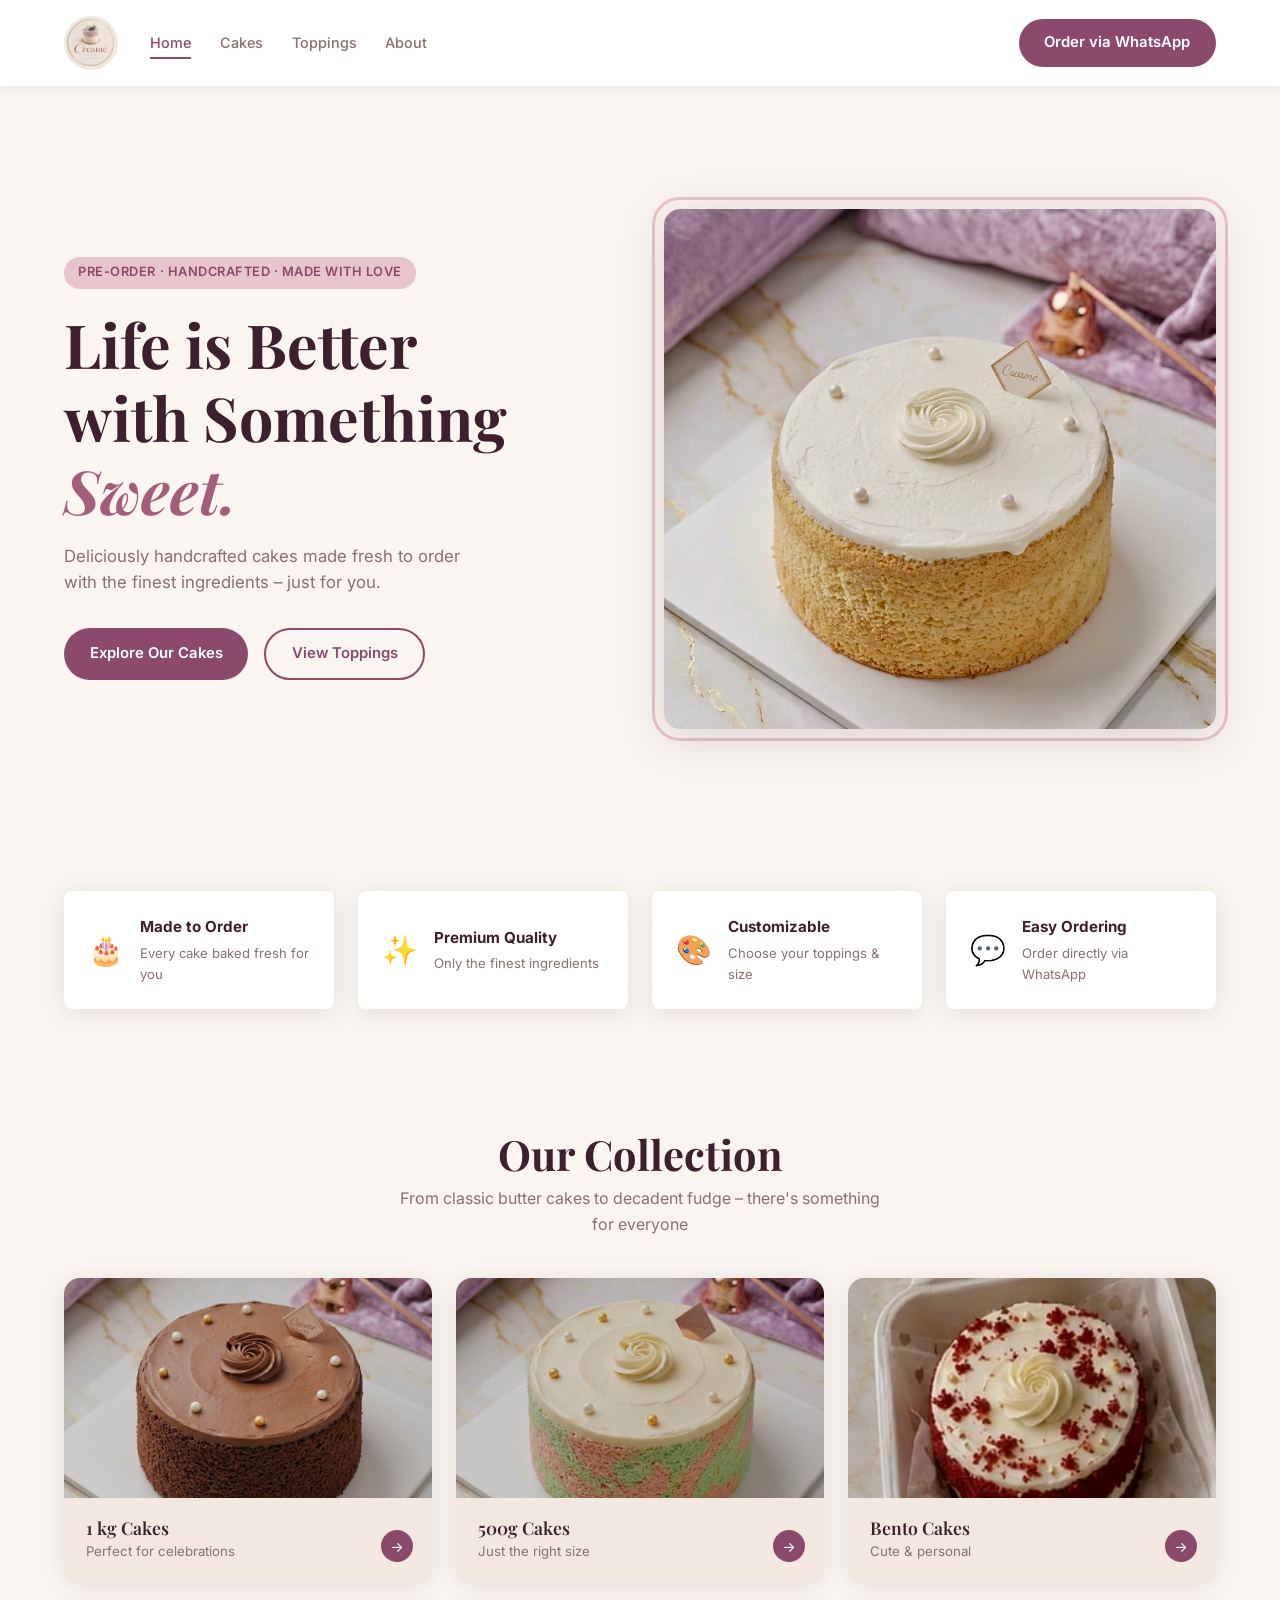
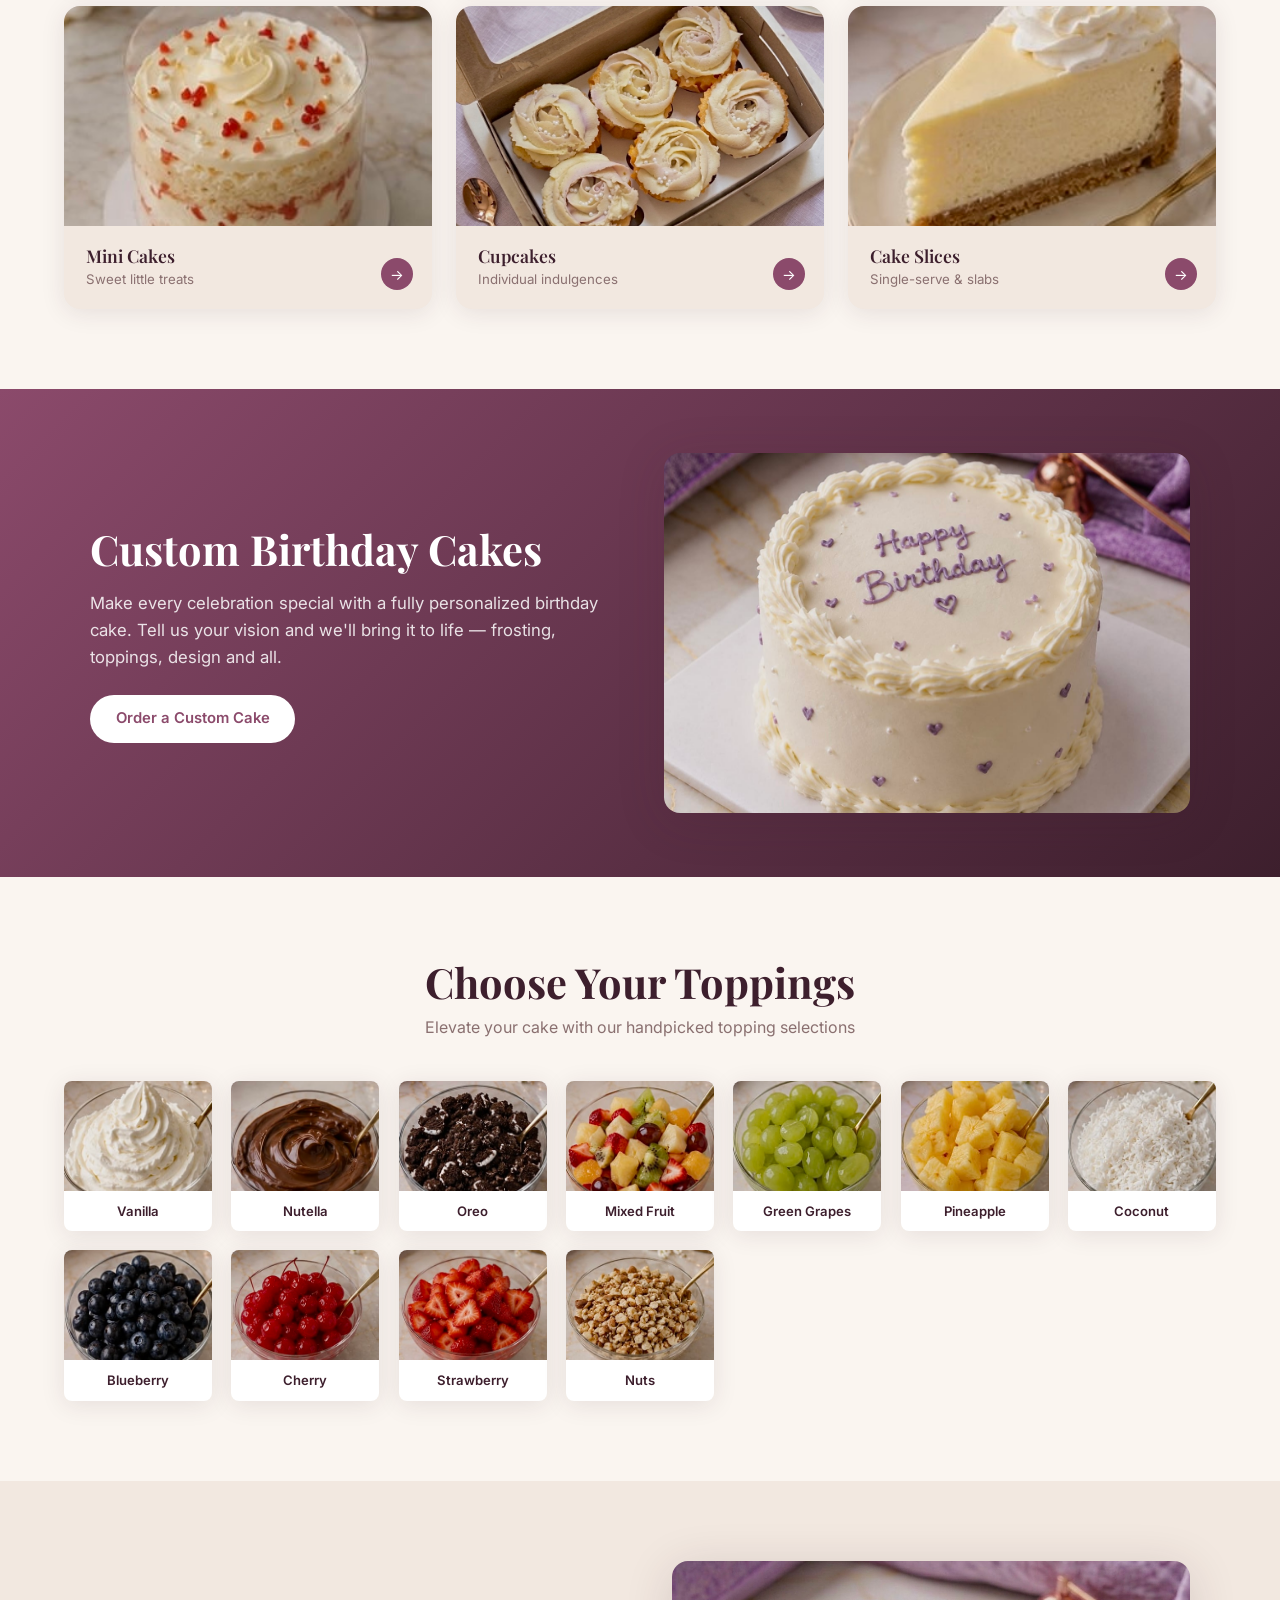
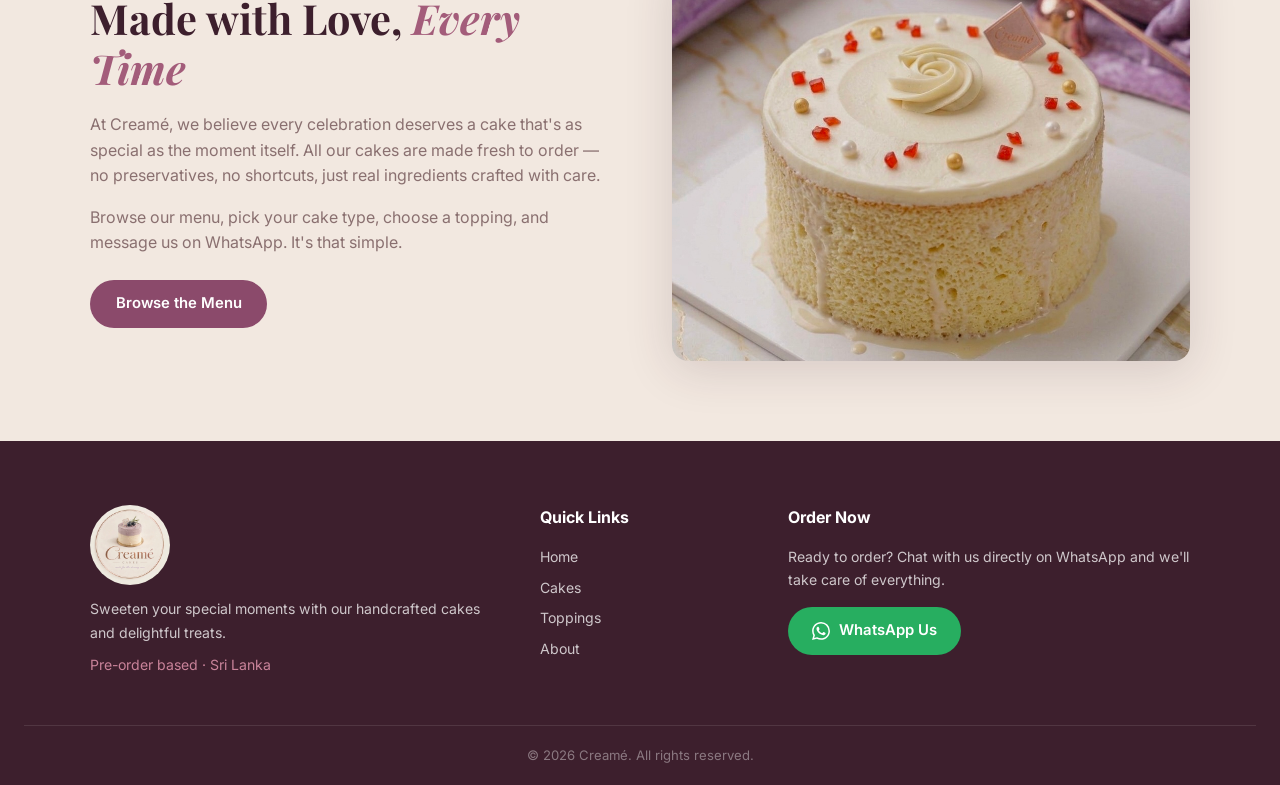
==== index.html @ 81876dd7 "Launch Creamé cake catalogue website Full static site with home page, dynamic cake catalogue (Google" ====
<!DOCTYPE html>
<html lang="en">
<head>
  <meta charset="UTF-8" />
  <meta name="viewport" content="width=device-width, initial-scale=1.0" />
  <title>Creamé – Handcrafted Cakes</title>
  <link rel="stylesheet" href="css/style.css" />
  <link href="https://fonts.googleapis.com/css2?family=Playfair+Display:ital,wght@0,400;0,600;0,700;1,400&family=Inter:wght@300;400;500;600&display=swap" rel="stylesheet" />
</head>
<body>

  <!-- NAV -->
  <header class="navbar">
    <div class="nav-inner">
      <a href="index.html" class="logo-img-link"><img src="images/logo.jpeg" alt="Creamé Cakes" class="logo-img" /></a>
      <nav class="nav-links">
        <a href="index.html" class="active">Home</a>
        <a href="catalogue.html">Cakes</a>
        <a href="#toppings">Toppings</a>
        <a href="#about">About</a>
      </nav>
      <a href="catalogue.html" class="btn-primary">Order via WhatsApp</a>
      <button class="hamburger" id="hamburger" aria-label="menu">&#9776;</button>
    </div>
    <div class="mobile-menu" id="mobileMenu">
      <a href="index.html">Home</a>
      <a href="catalogue.html">Cakes</a>
      <a href="#toppings">Toppings</a>
      <a href="#about">About</a>
      <a href="catalogue.html" class="btn-primary">Order Now</a>
    </div>
  </header>

  <!-- HERO -->
  <section class="hero">
    <div class="hero-text">
      <p class="hero-tag">Pre-order · Handcrafted · Made with Love</p>
      <h1>Life is Better<br/>with Something<br/><em>Sweet.</em></h1>
      <p class="hero-sub">Deliciously handcrafted cakes made fresh to order with the finest ingredients – just for you.</p>
      <div class="hero-ctas">
        <a href="catalogue.html" class="btn-primary">Explore Our Cakes</a>
        <a href="#toppings" class="btn-outline">View Toppings</a>
      </div>
    </div>
    <div class="hero-image">
      <img src="images/1 kg cakes/Buttercake.jpg" alt="Signature Butter Cake" />
    </div>
  </section>

  <!-- BADGES -->
  <section class="badges">
    <div class="badge">
      <span class="badge-icon">🎂</span>
      <div>
        <strong>Made to Order</strong>
        <p>Every cake baked fresh for you</p>
      </div>
    </div>
    <div class="badge">
      <span class="badge-icon">✨</span>
      <div>
        <strong>Premium Quality</strong>
        <p>Only the finest ingredients</p>
      </div>
    </div>
    <div class="badge">
      <span class="badge-icon">🎨</span>
      <div>
        <strong>Customizable</strong>
        <p>Choose your toppings &amp; size</p>
      </div>
    </div>
    <div class="badge">
      <span class="badge-icon">💬</span>
      <div>
        <strong>Easy Ordering</strong>
        <p>Order directly via WhatsApp</p>
      </div>
    </div>
  </section>

  <!-- CATEGORIES -->
  <section class="categories">
    <div class="section-header">
      <h2>Our Collection</h2>
      <p>From classic butter cakes to decadent fudge – there's something for everyone</p>
    </div>
    <div class="cat-grid">
      <a href="catalogue.html?size=1kg" class="cat-card">
        <img src="images/1 kg cakes/Chocolate cake.jpg" alt="1 kg Cakes" />
        <div class="cat-info">
          <h3>1 kg Cakes</h3>
          <p>Perfect for celebrations</p>
          <span class="cat-arrow">→</span>
        </div>
      </a>
      <a href="catalogue.html?size=500g" class="cat-card">
        <img src="images/1 kg cakes/Ribbon cake.jpg" alt="500g Cakes" />
        <div class="cat-info">
          <h3>500g Cakes</h3>
          <p>Just the right size</p>
          <span class="cat-arrow">→</span>
        </div>
      </a>
      <a href="catalogue.html?size=bento" class="cat-card">
        <img src="images/Bento cakes/Red velvet cake.jpg" alt="Bento Cakes" />
        <div class="cat-info">
          <h3>Bento Cakes</h3>
          <p>Cute &amp; personal</p>
          <span class="cat-arrow">→</span>
        </div>
      </a>
      <a href="catalogue.html?size=mini" class="cat-card">
        <img src="images/Mini cakes/Tres leches.jpg" alt="Mini Cakes" />
        <div class="cat-info">
          <h3>Mini Cakes</h3>
          <p>Sweet little treats</p>
          <span class="cat-arrow">→</span>
        </div>
      </a>
      <a href="catalogue.html?size=cupcake" class="cat-card">
        <img src="images/Cupcakes/Buttercake.jpg" alt="Cupcakes" />
        <div class="cat-info">
          <h3>Cupcakes</h3>
          <p>Individual indulgences</p>
          <span class="cat-arrow">→</span>
        </div>
      </a>
      <a href="catalogue.html?size=slice" class="cat-card">
        <img src="images/Cake slices/Cheesecake.jpg" alt="Cake Slices" />
        <div class="cat-info">
          <h3>Cake Slices</h3>
          <p>Single-serve &amp; slabs</p>
          <span class="cat-arrow">→</span>
        </div>
      </a>
    </div>
  </section>

  <!-- BIRTHDAY -->
  <section class="birthday-banner">
    <div class="birthday-content">
      <div class="birthday-text">
        <h2>Custom Birthday Cakes</h2>
        <p>Make every celebration special with a fully personalized birthday cake. Tell us your vision and we'll bring it to life — frosting, toppings, design and all.</p>
        <a href="catalogue.html" class="btn-primary">Order a Custom Cake</a>
      </div>
      <div class="birthday-img">
        <img src="images/1 kg cakes/Birthday cake.jpg" alt="Custom Birthday Cake" />
      </div>
    </div>
  </section>

  <!-- TOPPINGS -->
  <section class="toppings-section" id="toppings">
    <div class="section-header">
      <h2>Choose Your Toppings</h2>
      <p>Elevate your cake with our handpicked topping selections</p>
    </div>
    <div class="toppings-grid" id="toppingsGrid">
      <!-- Populated by JS -->
    </div>
  </section>

  <!-- ABOUT -->
  <section class="about-section" id="about">
    <div class="about-inner">
      <div class="about-text">
        <h2>Made with Love, <em>Every Time</em></h2>
        <p>At Creamé, we believe every celebration deserves a cake that's as special as the moment itself. All our cakes are made fresh to order — no preservatives, no shortcuts, just real ingredients crafted with care.</p>
        <p>Browse our menu, pick your cake type, choose a topping, and message us on WhatsApp. It's that simple.</p>
        <a href="catalogue.html" class="btn-primary">Browse the Menu</a>
      </div>
      <div class="about-img">
        <img src="images/1 kg cakes/Tres leches.jpg" alt="Tres Leches Cake" />
      </div>
    </div>
  </section>

  <!-- FOOTER -->
  <footer class="footer">
    <div class="footer-inner">
      <div class="footer-brand">
        <img src="images/logo.jpeg" alt="Creamé Cakes" class="logo-img logo-img--footer" />
        <p>Sweeten your special moments with our handcrafted cakes and delightful treats.</p>
        <p class="footer-note">Pre-order based · Sri Lanka</p>
      </div>
      <div class="footer-links">
        <h4>Quick Links</h4>
        <a href="index.html">Home</a>
        <a href="catalogue.html">Cakes</a>
        <a href="#toppings">Toppings</a>
        <a href="#about">About</a>
      </div>
      <div class="footer-contact">
        <h4>Order Now</h4>
        <p>Ready to order? Chat with us directly on WhatsApp and we'll take care of everything.</p>
        <a href="https://wa.me/94XXXXXXXXX" target="_blank" class="btn-whatsapp" id="footerWA">
          <svg viewBox="0 0 24 24" fill="currentColor" width="18" height="18"><path d="M17.472 14.382c-.297-.149-1.758-.867-2.03-.967-.273-.099-.471-.148-.67.15-.197.297-.767.966-.94 1.164-.173.199-.347.223-.644.075-.297-.15-1.255-.463-2.39-1.475-.883-.788-1.48-1.761-1.653-2.059-.173-.297-.018-.458.13-.606.134-.133.298-.347.446-.52.149-.174.198-.298.298-.497.099-.198.05-.371-.025-.52-.075-.149-.669-1.612-.916-2.207-.242-.579-.487-.5-.669-.51-.173-.008-.371-.01-.57-.01-.198 0-.52.074-.792.372-.272.297-1.04 1.016-1.04 2.479 0 1.462 1.065 2.875 1.213 3.074.149.198 2.096 3.2 5.077 4.487.709.306 1.262.489 1.694.625.712.227 1.36.195 1.871.118.571-.085 1.758-.719 2.006-1.413.248-.694.248-1.289.173-1.413-.074-.124-.272-.198-.57-.347m-5.421 7.403h-.004a9.87 9.87 0 01-5.031-1.378l-.361-.214-3.741.982.998-3.648-.235-.374a9.86 9.86 0 01-1.51-5.26c.001-5.45 4.436-9.884 9.888-9.884 2.64 0 5.122 1.03 6.988 2.898a9.825 9.825 0 012.893 6.994c-.003 5.45-4.437 9.884-9.885 9.884m8.413-18.297A11.815 11.815 0 0012.05 0C5.495 0 .16 5.335.157 11.892c0 2.096.547 4.142 1.588 5.945L.057 24l6.305-1.654a11.882 11.882 0 005.683 1.448h.005c6.554 0 11.89-5.335 11.893-11.893a11.821 11.821 0 00-3.48-8.413z"/></svg>
          WhatsApp Us
        </a>
      </div>
    </div>
    <div class="footer-bottom">
      <p>&copy; 2026 Creamé. All rights reserved.</p>
    </div>
  </footer>

  <script src="js/config.js"></script>
  <script src="js/app.js"></script>
  <script>
    // Toppings data (hardcoded since from images folder)
    const toppings = [
      { name: "Vanilla", img: "images/Toppings/Whipped cream.jpg" },
      { name: "Nutella", img: "images/Toppings/Nutella.jpg" },
      { name: "Oreo", img: "images/Toppings/Oreo.jpg" },
      { name: "Mixed Fruit", img: "images/Toppings/Mixed fruit.jpg" },
      { name: "Green Grapes", img: "images/Toppings/Green grapes.jpg" },
      { name: "Pineapple", img: "images/Toppings/Pineapple.jpg" },
      { name: "Coconut", img: "images/Toppings/Coconut.jpg" },
      { name: "Blueberry", img: "images/Toppings/Blueberries.jpg" },
      { name: "Cherry", img: "images/Toppings/Cherries.jpg" },
      { name: "Strawberry", img: "images/Toppings/Strawberries.jpg" },
      { name: "Nuts", img: "images/Toppings/Nuts.jpg" },
    ];
    const grid = document.getElementById("toppingsGrid");
    toppings.forEach(t => {
      grid.innerHTML += `<div class="topping-card"><img src="${t.img}" alt="${t.name}" /><span>${t.name}</span></div>`;
    });

    // Mobile menu
    document.getElementById("hamburger").addEventListener("click", () => {
      document.getElementById("mobileMenu").classList.toggle("open");
    });
  </script>
</body>
</html>
---- css/style.css ----
/* ─────────────────────────────────────────────────────────
   CREAME – Design System
   Palette: warm rose/mauve + cream + dark chocolate
───────────────────────────────────────────────────────── */

:root {
  --rose:      #8B4A6B;     /* deep mauve-rose */
  --rose-mid:  #A35C7A;     /* medium rose */
  --rose-light:#C9839A;     /* soft rose */
  --blush:     #E8C4CC;     /* light blush */
  --cream:     #FAF5F0;     /* warm cream background */
  --cream-dark:#F2E8E0;     /* slightly deeper cream */
  --choco:     #3D1F2D;     /* dark chocolate text */
  --choco-mid: #5A3040;     /* medium dark */
  --gray:      #8A7070;     /* muted text */
  --white:     #FFFFFF;
  --green:     #27AE60;     /* WhatsApp green */

  --ff-serif: "Playfair Display", Georgia, serif;
  --ff-sans:  "Inter", system-ui, sans-serif;

  --radius:   16px;
  --radius-sm: 8px;
  --shadow:   0 4px 24px rgba(61,31,45,.10);
  --shadow-lg:0 8px 48px rgba(61,31,45,.16);

  --transition: .25s ease;
}

*, *::before, *::after { box-sizing: border-box; margin: 0; padding: 0; }

html { scroll-behavior: smooth; }

body {
  font-family: var(--ff-sans);
  background: var(--cream);
  color: var(--choco);
  line-height: 1.6;
  overflow-x: hidden;
}

img { display: block; max-width: 100%; }
a   { color: inherit; text-decoration: none; }

/* ── Typography ─────────────────────────────────────────── */
h1, h2, h3 { font-family: var(--ff-serif); line-height: 1.2; }
h1 { font-size: clamp(2.2rem, 5vw, 3.8rem); }
h2 { font-size: clamp(1.8rem, 3.5vw, 2.6rem); }
h3 { font-size: 1.2rem; font-weight: 600; }
em { color: var(--rose-mid); font-style: italic; }

/* ── Buttons ─────────────────────────────────────────────── */
.btn-primary {
  display: inline-flex;
  align-items: center;
  gap: .5rem;
  background: var(--rose);
  color: var(--white);
  padding: .75rem 1.6rem;
  border-radius: 50px;
  font-size: .93rem;
  font-weight: 600;
  font-family: var(--ff-sans);
  transition: background var(--transition), transform var(--transition);
  border: none;
  cursor: pointer;
}
.btn-primary:hover { background: var(--rose-mid); transform: translateY(-2px); }

.btn-outline {
  display: inline-flex;
  align-items: center;
  gap: .5rem;
  background: transparent;
  color: var(--rose);
  padding: .75rem 1.6rem;
  border-radius: 50px;
  font-size: .93rem;
  font-weight: 600;
  border: 2px solid var(--rose);
  transition: all var(--transition);
}
.btn-outline:hover { background: var(--rose); color: var(--white); }

.btn-whatsapp {
  display: inline-flex;
  align-items: center;
  gap: .55rem;
  background: var(--green);
  color: var(--white);
  padding: .75rem 1.5rem;
  border-radius: 50px;
  font-size: .93rem;
  font-weight: 600;
  transition: filter var(--transition), transform var(--transition);
}
.btn-whatsapp:hover { filter: brightness(1.1); transform: translateY(-2px); }
.btn-whatsapp.btn-large { padding: .95rem 2rem; font-size: 1.05rem; }

/* ── Navbar ──────────────────────────────────────────────── */
.navbar {
  position: sticky;
  top: 0;
  z-index: 100;
  background: var(--white);
  box-shadow: 0 2px 12px rgba(61,31,45,.08);
}

.nav-inner {
  max-width: 1200px;
  margin: 0 auto;
  padding: 1rem 1.5rem;
  display: flex;
  align-items: center;
  gap: 2rem;
}

.logo-img-link { display: flex; align-items: center; flex-shrink: 0; }

.logo-img {
  height: 54px;
  width: 54px;
  object-fit: cover;
  border-radius: 50%;
  display: block;
}

.logo-img--footer {
  height: 80px;
  width: 80px;
  margin-bottom: .8rem;
}

.nav-links {
  display: flex;
  gap: 1.8rem;
  margin-right: auto;
}

.nav-links a {
  font-size: .9rem;
  font-weight: 500;
  color: var(--gray);
  transition: color var(--transition);
  position: relative;
}
.nav-links a::after {
  content: "";
  position: absolute;
  bottom: -4px;
  left: 0;
  width: 0;
  height: 2px;
  background: var(--rose);
  transition: width var(--transition);
}
.nav-links a:hover, .nav-links a.active { color: var(--rose); }
.nav-links a:hover::after, .nav-links a.active::after { width: 100%; }

.hamburger {
  display: none;
  background: none;
  border: none;
  font-size: 1.5rem;
  color: var(--rose);
  cursor: pointer;
  margin-left: auto;
}

.mobile-menu {
  display: none;
  flex-direction: column;
  gap: 1rem;
  padding: 1rem 1.5rem 1.5rem;
  border-top: 1px solid var(--blush);
}
.mobile-menu a { font-weight: 500; color: var(--choco-mid); }
.mobile-menu.open { display: flex; }

/* ── Hero ────────────────────────────────────────────────── */
.hero {
  max-width: 1200px;
  margin: 0 auto;
  padding: 4rem 1.5rem;
  display: grid;
  grid-template-columns: 1fr 1fr;
  align-items: center;
  gap: 3rem;
  min-height: 85vh;
}

.hero-tag {
  display: inline-block;
  background: var(--blush);
  color: var(--rose);
  padding: .35rem .9rem;
  border-radius: 50px;
  font-size: .8rem;
  font-weight: 600;
  letter-spacing: .04em;
  text-transform: uppercase;
  margin-bottom: 1.2rem;
}

.hero-text h1 { color: var(--choco); margin-bottom: 1rem; }
.hero-sub { color: var(--gray); font-size: 1.05rem; max-width: 420px; margin-bottom: 2rem; }
.hero-ctas { display: flex; gap: 1rem; flex-wrap: wrap; }

.hero-image {
  position: relative;
}
.hero-image img {
  width: 100%;
  height: 520px;
  object-fit: cover;
  border-radius: var(--radius);
  box-shadow: var(--shadow-lg);
}
.hero-image::before {
  content: "";
  position: absolute;
  inset: -12px;
  border: 3px solid var(--blush);
  border-radius: calc(var(--radius) + 12px);
  z-index: -1;
}

/* ── Badges ──────────────────────────────────────────────── */
.badges {
  background: var(--white);
  padding: 2.5rem 1.5rem;
}
.badges {
  max-width: 1200px;
  margin: 0 auto;
  display: grid;
  grid-template-columns: repeat(4, 1fr);
  gap: 1.5rem;
  background: none;
}
.badge {
  display: flex;
  align-items: center;
  gap: 1rem;
  background: var(--white);
  padding: 1.5rem;
  border-radius: var(--radius-sm);
  box-shadow: var(--shadow);
}
.badge-icon { font-size: 1.8rem; flex-shrink: 0; }
.badge strong { display: block; color: var(--choco); font-size: .95rem; }
.badge p { font-size: .82rem; color: var(--gray); margin-top: .2rem; }

/* ── Section header ──────────────────────────────────────── */
.section-header {
  text-align: center;
  margin-bottom: 2.5rem;
}
.section-header h2 { color: var(--choco); margin-bottom: .5rem; }
.section-header p  { color: var(--gray); max-width: 500px; margin: 0 auto; }

/* ── Categories ──────────────────────────────────────────── */
.categories {
  max-width: 1200px;
  margin: 5rem auto;
  padding: 0 1.5rem;
}

.cat-grid {
  display: grid;
  grid-template-columns: repeat(3, 1fr);
  gap: 1.5rem;
}

.cat-card {
  position: relative;
  border-radius: var(--radius);
  overflow: hidden;
  box-shadow: var(--shadow);
  background: var(--cream-dark);
  transition: transform var(--transition), box-shadow var(--transition);
  display: block;
}
.cat-card:hover { transform: translateY(-6px); box-shadow: var(--shadow-lg); }

.cat-card img {
  width: 100%;
  height: 220px;
  object-fit: cover;
  transition: transform .4s ease;
}
.cat-card:hover img { transform: scale(1.05); }

.cat-info {
  padding: 1.2rem 1.4rem;
  position: relative;
}
.cat-info h3 { font-size: 1.1rem; color: var(--choco); }
.cat-info p  { font-size: .83rem; color: var(--gray); margin-top: .2rem; }
.cat-arrow   {
  position: absolute;
  right: 1.2rem;
  bottom: 1.2rem;
  width: 32px;
  height: 32px;
  background: var(--rose);
  color: var(--white);
  border-radius: 50%;
  display: flex;
  align-items: center;
  justify-content: center;
  font-size: .9rem;
  transition: background var(--transition);
}
.cat-card:hover .cat-arrow { background: var(--choco); }

/* ── Birthday banner ─────────────────────────────────────── */
.birthday-banner {
  background: linear-gradient(135deg, var(--rose) 0%, var(--choco) 100%);
  margin: 5rem 0;
  padding: 4rem 1.5rem;
}
.birthday-content {
  max-width: 1100px;
  margin: 0 auto;
  display: grid;
  grid-template-columns: 1fr 1fr;
  align-items: center;
  gap: 3rem;
}
.birthday-text h2 { color: var(--white); margin-bottom: 1rem; }
.birthday-text p  { color: rgba(255,255,255,.85); margin-bottom: 1.5rem; font-size: 1.05rem; }
.birthday-text .btn-primary { background: var(--white); color: var(--rose); }
.birthday-text .btn-primary:hover { background: var(--blush); }
.birthday-img img {
  width: 100%;
  height: 360px;
  object-fit: cover;
  border-radius: var(--radius);
  box-shadow: var(--shadow-lg);
}

/* ── Toppings ─────────────────────────────────────────────── */
.toppings-section {
  max-width: 1200px;
  margin: 5rem auto;
  padding: 0 1.5rem;
}
.toppings-grid {
  display: grid;
  grid-template-columns: repeat(auto-fill, minmax(130px, 1fr));
  gap: 1.2rem;
}
.topping-card {
  background: var(--white);
  border-radius: var(--radius-sm);
  overflow: hidden;
  text-align: center;
  box-shadow: var(--shadow);
  transition: transform var(--transition);
}
.topping-card:hover { transform: translateY(-4px); }
.topping-card img {
  width: 100%;
  height: 110px;
  object-fit: cover;
}
.topping-card span {
  display: block;
  padding: .6rem .4rem;
  font-size: .82rem;
  font-weight: 600;
  color: var(--choco);
}

/* ── About ────────────────────────────────────────────────── */
.about-section {
  background: var(--cream-dark);
  padding: 5rem 1.5rem;
}
.about-inner {
  max-width: 1100px;
  margin: 0 auto;
  display: grid;
  grid-template-columns: 1fr 1fr;
  gap: 4rem;
  align-items: center;
}
.about-text h2 { color: var(--choco); margin-bottom: 1.2rem; }
.about-text p  { color: var(--gray); margin-bottom: 1rem; }
.about-text .btn-primary { margin-top: .5rem; }
.about-img img {
  width: 100%;
  height: 400px;
  object-fit: cover;
  border-radius: var(--radius);
  box-shadow: var(--shadow-lg);
}

/* ── Footer ──────────────────────────────────────────────── */
.footer {
  background: var(--choco);
  color: rgba(255,255,255,.75);
  padding: 4rem 1.5rem 0;
}
.footer-inner {
  max-width: 1100px;
  margin: 0 auto;
  display: grid;
  grid-template-columns: 2fr 1fr 2fr;
  gap: 3rem;
  padding-bottom: 3rem;
}
.footer .logo       { color: var(--blush); display: block; margin-bottom: .7rem; }
.footer-brand p     { font-size: .88rem; line-height: 1.7; }
.footer-note        { font-size: .8rem; color: var(--rose-light); margin-top: .5rem; }
.footer-links h4,
.footer-contact h4  { color: var(--white); font-size: 1rem; margin-bottom: 1rem; }
.footer-links a     { display: block; margin-bottom: .5rem; font-size: .88rem; transition: color var(--transition); }
.footer-links a:hover { color: var(--blush); }
.footer-contact p   { font-size: .88rem; margin-bottom: 1rem; }
.footer-bottom {
  border-top: 1px solid rgba(255,255,255,.1);
  text-align: center;
  padding: 1.2rem;
  font-size: .82rem;
  color: rgba(255,255,255,.4);
}

/* ── Page hero (catalogue) ───────────────────────────────── */
.page-hero {
  background: linear-gradient(135deg, var(--cream-dark) 0%, var(--blush) 100%);
  text-align: center;
  padding: 4rem 1.5rem 3rem;
}
.page-hero h1 { color: var(--choco); margin-bottom: .7rem; }
.page-hero p  { color: var(--gray); font-size: 1.05rem; max-width: 600px; margin: 0 auto; }

/* ── Loader ──────────────────────────────────────────────── */
.loader {
  display: flex;
  flex-direction: column;
  align-items: center;
  gap: 1rem;
  padding: 5rem;
  color: var(--gray);
}
.loader-spinner {
  width: 44px;
  height: 44px;
  border: 4px solid var(--blush);
  border-top-color: var(--rose);
  border-radius: 50%;
  animation: spin .8s linear infinite;
}
@keyframes spin { to { transform: rotate(360deg); } }

.fetch-error {
  text-align: center;
  padding: 3rem 1.5rem;
  color: var(--gray);
  font-size: 1rem;
}
.fetch-error a { color: var(--rose); text-decoration: underline; }

/* ── Filter bar ──────────────────────────────────────────── */
.filter-bar {
  background: var(--white);
  border-bottom: 1px solid var(--blush);
  position: sticky;
  top: 65px;
  z-index: 90;
}
.filter-inner {
  max-width: 1200px;
  margin: 0 auto;
  padding: .9rem 1.5rem;
  display: flex;
  align-items: center;
  gap: 1rem;
  flex-wrap: wrap;
}
.filter-label { font-size: .85rem; font-weight: 600; color: var(--gray); white-space: nowrap; }
.filter-tabs  { display: flex; gap: .5rem; flex-wrap: wrap; }
.filter-tab {
  background: none;
  border: 1.5px solid var(--blush);
  color: var(--gray);
  padding: .4rem 1.1rem;
  border-radius: 50px;
  font-size: .83rem;
  font-weight: 500;
  cursor: pointer;
  transition: all var(--transition);
  font-family: var(--ff-sans);
}
.filter-tab:hover  { border-color: var(--rose-light); color: var(--rose); }
.filter-tab.active { background: var(--rose); border-color: var(--rose); color: var(--white); }

/* ── Catalogue grid ──────────────────────────────────────── */
.catalogue-section {
  max-width: 1200px;
  margin: 2.5rem auto 4rem;
  padding: 0 1.5rem;
}
.catalogue-grid {
  display: grid;
  grid-template-columns: repeat(auto-fill, minmax(340px, 1fr));
  gap: 2rem;
}

/* ── Cake card ───────────────────────────────────────────── */
.cake-card {
  background: var(--white);
  border-radius: var(--radius);
  overflow: hidden;
  box-shadow: var(--shadow);
  transition: transform var(--transition), box-shadow var(--transition);
  display: flex;
  flex-direction: column;
}
.cake-card:hover { transform: translateY(-6px); box-shadow: var(--shadow-lg); }

.cake-img-wrap {
  position: relative;
  overflow: hidden;
}
.cake-img-wrap img {
  width: 100%;
  height: 220px;
  object-fit: cover;
  transition: transform .4s ease;
}
.cake-card:hover .cake-img-wrap img { transform: scale(1.06); }

.cake-img-overlay {
  position: absolute;
  inset: 0;
  background: rgba(61,31,45,.4);
  display: flex;
  align-items: center;
  justify-content: center;
  opacity: 0;
  transition: opacity var(--transition);
}
.cake-card:hover .cake-img-overlay { opacity: 1; }

.btn-order-overlay {
  background: var(--white);
  color: var(--rose);
  padding: .6rem 1.5rem;
  border-radius: 50px;
  font-weight: 700;
  font-size: .9rem;
  font-family: var(--ff-sans);
}

.cake-body { padding: 1.4rem; flex: 1; display: flex; flex-direction: column; }

.cake-name {
  font-family: var(--ff-serif);
  font-size: 1.25rem;
  color: var(--choco);
  margin-bottom: .5rem;
}
.cake-desc {
  font-size: .85rem;
  color: var(--gray);
  margin-bottom: 1.1rem;
  line-height: 1.5;
}

.cake-prices { display: flex; flex-direction: column; gap: .6rem; flex: 1; }

.price-row {
  display: flex;
  align-items: center;
  gap: .7rem;
  flex-wrap: wrap;
  padding: .5rem .7rem;
  background: var(--cream);
  border-radius: var(--radius-sm);
}

.size-badge {
  font-size: .72rem;
  font-weight: 700;
  text-transform: uppercase;
  letter-spacing: .04em;
  color: var(--rose);
  background: var(--blush);
  padding: .2rem .6rem;
  border-radius: 50px;
  white-space: nowrap;
  flex-shrink: 0;
  min-width: 76px;
  text-align: center;
}

.price-options { display: flex; gap: .5rem; flex-wrap: wrap; }

.price-link {
  display: flex;
  flex-direction: column;
  align-items: center;
  background: var(--white);
  border: 1.5px solid var(--blush);
  border-radius: var(--radius-sm);
  padding: .35rem .65rem;
  cursor: pointer;
  transition: all var(--transition);
  min-width: 88px;
}
.price-link:hover {
  border-color: var(--rose);
  background: var(--rose);
}
.price-link:hover .price-amount,
.price-link:hover .price-tag { color: var(--white); }

.price-link--icing { border-color: var(--rose-light); }
.price-link--icing .price-amount { color: var(--rose); }

.price-amount {
  font-size: .85rem;
  font-weight: 700;
  color: var(--choco);
  white-space: nowrap;
}
.price-tag {
  font-size: .68rem;
  color: var(--gray);
  text-align: center;
}

.price-na { font-size: .8rem; color: var(--gray); padding: .35rem .5rem; }

.price-note {
  font-size: .72rem;
  color: var(--rose-light);
  margin-top: .8rem;
  font-style: italic;
}

.no-results { text-align: center; padding: 4rem; color: var(--gray); font-size: 1rem; }
.no-results a { color: var(--rose); text-decoration: underline; }

/* ── CTA Banner ──────────────────────────────────────────── */
.cta-banner {
  background: var(--cream-dark);
  padding: 4rem 1.5rem;
}
.cta-inner {
  max-width: 900px;
  margin: 0 auto;
  display: flex;
  align-items: center;
  justify-content: space-between;
  gap: 2rem;
  flex-wrap: wrap;
}
.cta-text h2 { color: var(--choco); margin-bottom: .5rem; }
.cta-text p  { color: var(--gray); max-width: 480px; }

/* ── Responsive ──────────────────────────────────────────── */
@media (max-width: 900px) {
  .hero          { grid-template-columns: 1fr; min-height: auto; text-align: center; }
  .hero-image    { display: none; }
  .hero-ctas     { justify-content: center; }
  .badges        { grid-template-columns: repeat(2, 1fr); }
  .cat-grid      { grid-template-columns: repeat(2, 1fr); }
  .birthday-content { grid-template-columns: 1fr; }
  .birthday-img  { display: none; }
  .about-inner   { grid-template-columns: 1fr; }
  .about-img     { display: none; }
  .footer-inner  { grid-template-columns: 1fr 1fr; }
  .catalogue-grid { grid-template-columns: repeat(auto-fill, minmax(280px, 1fr)); }
  .cta-inner     { flex-direction: column; text-align: center; }
}

@media (max-width: 600px) {
  .nav-links, .navbar .btn-primary { display: none; }
  .hamburger  { display: block; }
  .badges     { grid-template-columns: 1fr; }
  .cat-grid   { grid-template-columns: 1fr; }
  .footer-inner { grid-template-columns: 1fr; }
  .price-row  { flex-direction: column; align-items: flex-start; }
  .size-badge { min-width: unset; }
  .catalogue-grid { grid-template-columns: 1fr; }
}
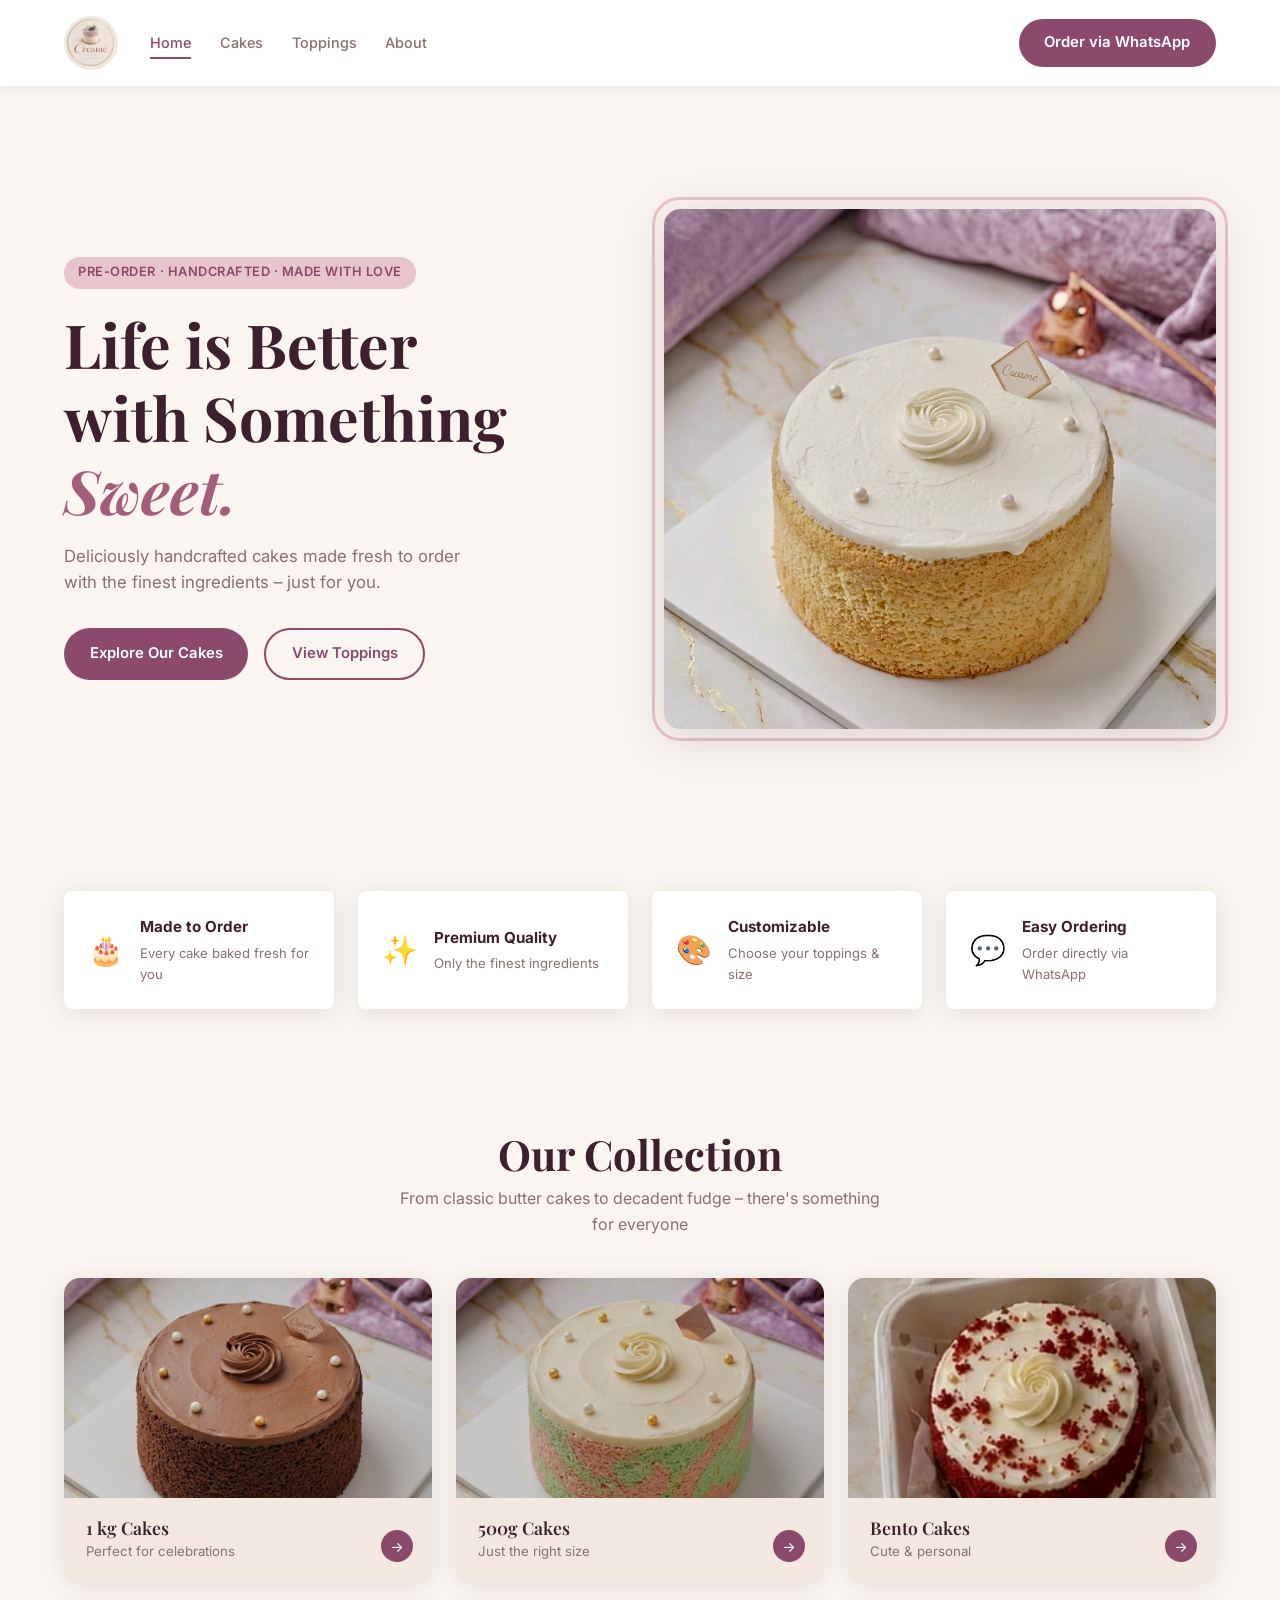
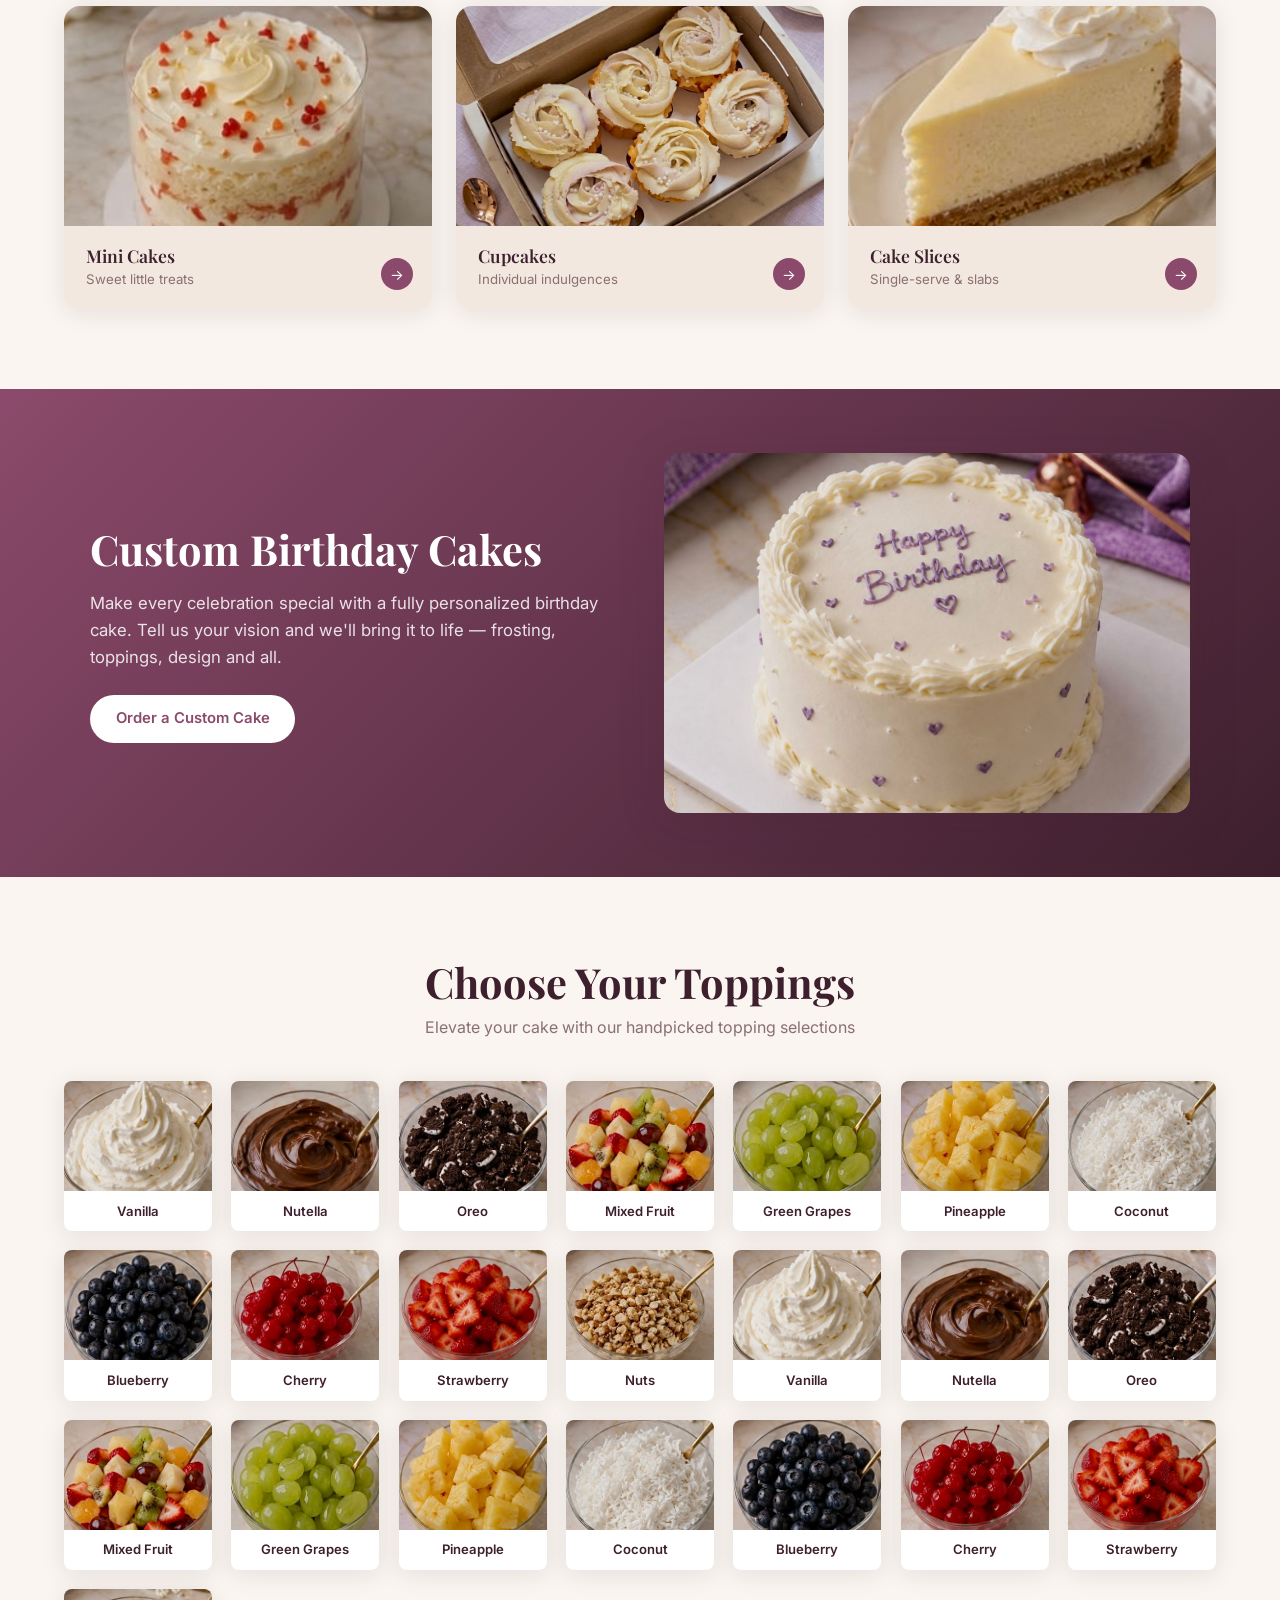
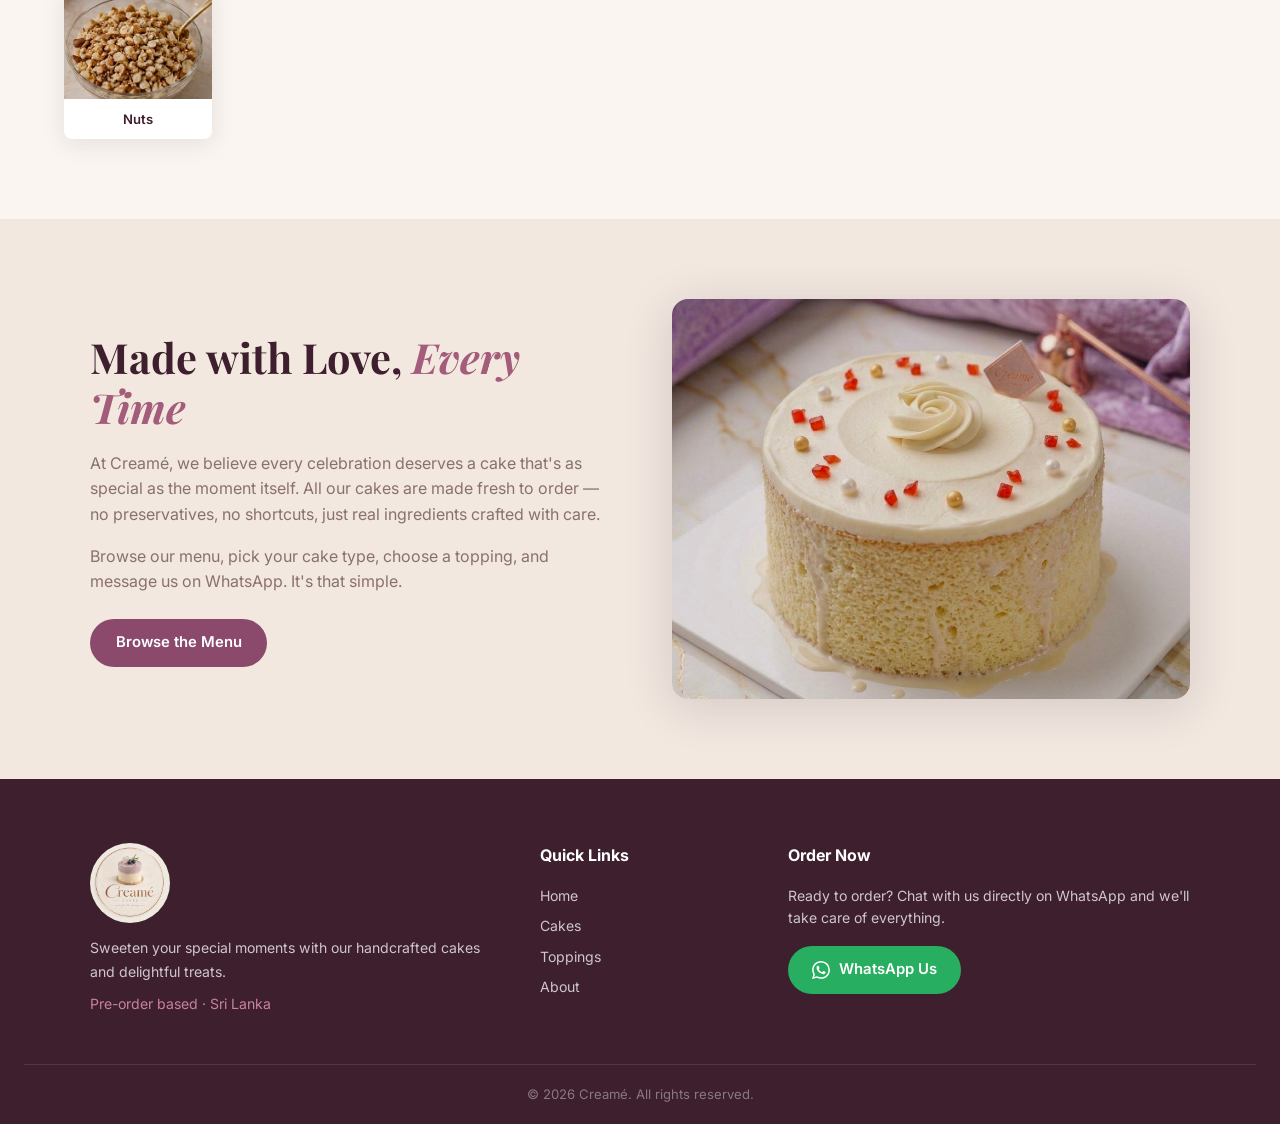
==== commit 0c9bd1e6: "Fix catalogue: embed hardcoded data, fix per-size images and order modal - Add js/data.js with all p" ====
--- a/index.html
+++ b/index.html
@@ -206,6 +206,7 @@
     </div>
   </footer>
 
+  <script src="js/data.js"></script>
   <script src="js/config.js"></script>
   <script src="js/app.js"></script>
   <script>
--- a/css/style.css
+++ b/css/style.css
@@ -521,10 +521,7 @@
 }
 .cake-card:hover { transform: translateY(-6px); box-shadow: var(--shadow-lg); }
 
-.cake-img-wrap {
-  position: relative;
-  overflow: hidden;
-}
+.cake-img-wrap { overflow: hidden; }
 .cake-img-wrap img {
   width: 100%;
   height: 220px;
@@ -533,117 +530,247 @@
 }
 .cake-card:hover .cake-img-wrap img { transform: scale(1.06); }
 
-.cake-img-overlay {
-  position: absolute;
-  inset: 0;
-  background: rgba(61,31,45,.4);
-  display: flex;
-  align-items: center;
-  justify-content: center;
-  opacity: 0;
-  transition: opacity var(--transition);
-}
-.cake-card:hover .cake-img-overlay { opacity: 1; }
-
-.btn-order-overlay {
-  background: var(--white);
-  color: var(--rose);
-  padding: .6rem 1.5rem;
-  border-radius: 50px;
-  font-weight: 700;
-  font-size: .9rem;
-  font-family: var(--ff-sans);
-}
-
-.cake-body { padding: 1.4rem; flex: 1; display: flex; flex-direction: column; }
+.cake-body { padding: 1.4rem; flex: 1; display: flex; flex-direction: column; gap: .5rem; }
 
 .cake-name {
   font-family: var(--ff-serif);
   font-size: 1.25rem;
   color: var(--choco);
-  margin-bottom: .5rem;
 }
 .cake-desc {
   font-size: .85rem;
   color: var(--gray);
-  margin-bottom: 1.1rem;
-  line-height: 1.5;
-}
-
-.cake-prices { display: flex; flex-direction: column; gap: .6rem; flex: 1; }
-
-.price-row {
-  display: flex;
-  align-items: center;
-  gap: .7rem;
-  flex-wrap: wrap;
-  padding: .5rem .7rem;
-  background: var(--cream);
-  border-radius: var(--radius-sm);
-}
-
-.size-badge {
-  font-size: .72rem;
+  line-height: 1.55;
+  flex: 1;
+}
+.from-price {
+  font-size: .85rem;
+  color: var(--gray);
+}
+.from-price strong { color: var(--rose); font-size: .95rem; }
+
+.btn-customize {
+  margin-top: .5rem;
+  width: 100%;
+  background: var(--rose);
+  color: var(--white);
+  border: none;
+  border-radius: 50px;
+  padding: .75rem 1rem;
+  font-size: .93rem;
+  font-weight: 600;
+  font-family: var(--ff-sans);
+  cursor: pointer;
+  transition: background var(--transition), transform var(--transition);
+}
+.btn-customize:hover { background: var(--rose-mid); transform: translateY(-2px); }
+
+.no-results { text-align: center; padding: 4rem; color: var(--gray); font-size: 1rem; }
+.no-results a { color: var(--rose); text-decoration: underline; }
+
+/* ── Order Modal ─────────────────────────────────────────── */
+.modal-backdrop {
+  display: none;
+  position: fixed;
+  inset: 0;
+  background: rgba(61,31,45,.55);
+  backdrop-filter: blur(4px);
+  z-index: 1000;
+  align-items: center;
+  justify-content: center;
+  padding: 1rem;
+}
+.modal-backdrop.open { display: flex; }
+
+.modal {
+  background: var(--white);
+  border-radius: var(--radius);
+  width: 100%;
+  max-width: 760px;
+  max-height: 90vh;
+  overflow-y: auto;
+  display: grid;
+  grid-template-columns: 260px 1fr;
+  box-shadow: var(--shadow-lg);
+  position: relative;
+}
+
+.modal-close {
+  position: absolute;
+  top: .9rem;
+  right: 1rem;
+  background: var(--cream-dark);
+  border: none;
+  width: 32px;
+  height: 32px;
+  border-radius: 50%;
+  font-size: 1rem;
+  cursor: pointer;
+  color: var(--choco);
+  display: flex;
+  align-items: center;
+  justify-content: center;
+  z-index: 10;
+  transition: background var(--transition);
+}
+.modal-close:hover { background: var(--blush); }
+
+.modal-img-wrap img {
+  width: 260px;
+  height: 100%;
+  min-height: 300px;
+  object-fit: cover;
+  border-radius: var(--radius) 0 0 var(--radius);
+  transition: src .3s;
+}
+
+.modal-body {
+  padding: 1.8rem 1.6rem 1.6rem;
+  display: flex;
+  flex-direction: column;
+  gap: 1.1rem;
+  overflow-y: auto;
+}
+
+.modal-cake-name {
+  font-family: var(--ff-serif);
+  font-size: 1.5rem;
+  color: var(--choco);
+  padding-right: 2rem;
+}
+.modal-cake-desc { font-size: .85rem; color: var(--gray); line-height: 1.5; }
+
+.modal-section h4 {
+  font-size: .88rem;
   font-weight: 700;
+  color: var(--choco-mid);
+  margin-bottom: .65rem;
   text-transform: uppercase;
   letter-spacing: .04em;
-  color: var(--rose);
-  background: var(--blush);
-  padding: .2rem .6rem;
+}
+.optional { font-weight: 400; text-transform: none; letter-spacing: 0; color: var(--gray); }
+
+/* Size options */
+.size-opts { display: flex; flex-wrap: wrap; gap: .5rem; }
+.size-opt {
+  background: var(--cream);
+  border: 1.5px solid var(--blush);
+  color: var(--choco);
+  padding: .45rem 1rem;
   border-radius: 50px;
-  white-space: nowrap;
-  flex-shrink: 0;
-  min-width: 76px;
+  font-size: .83rem;
+  font-weight: 500;
+  font-family: var(--ff-sans);
+  cursor: pointer;
+  transition: all var(--transition);
+}
+.size-opt:hover  { border-color: var(--rose-light); color: var(--rose); }
+.size-opt.active { background: var(--rose); border-color: var(--rose); color: var(--white); }
+
+/* Icing options */
+.icing-opts { display: flex; gap: .7rem; flex-wrap: wrap; }
+.icing-opt {
+  flex: 1;
+  min-width: 130px;
+  background: var(--cream);
+  border: 2px solid var(--blush);
+  border-radius: var(--radius-sm);
+  padding: .7rem 1rem;
+  cursor: pointer;
   text-align: center;
-}
-
-.price-options { display: flex; gap: .5rem; flex-wrap: wrap; }
-
-.price-link {
-  display: flex;
-  flex-direction: column;
-  align-items: center;
-  background: var(--white);
+  transition: all var(--transition);
+  font-family: var(--ff-sans);
+}
+.icing-opt:hover  { border-color: var(--rose-light); }
+.icing-opt.active { border-color: var(--rose); background: var(--blush); }
+.icing-label { display: block; font-size: .82rem; font-weight: 600; color: var(--choco); }
+.icing-price { display: block; font-size: .95rem; font-weight: 700; color: var(--rose); margin-top: .2rem; }
+
+/* Toppings multi-select */
+.modal-toppings {
+  display: grid;
+  grid-template-columns: repeat(auto-fill, minmax(74px, 1fr));
+  gap: .5rem;
+}
+.topping-sel {
+  background: var(--cream);
+  border: 2px solid var(--blush);
+  border-radius: var(--radius-sm);
+  padding: .4rem .3rem;
+  cursor: pointer;
+  text-align: center;
+  transition: all var(--transition);
+  font-family: var(--ff-sans);
+}
+.topping-sel img {
+  width: 100%;
+  height: 52px;
+  object-fit: cover;
+  border-radius: 6px;
+  pointer-events: none;
+}
+.topping-sel span {
+  display: block;
+  font-size: .7rem;
+  font-weight: 600;
+  color: var(--choco);
+  margin-top: .3rem;
+  pointer-events: none;
+}
+.topping-sel:hover  { border-color: var(--rose-light); }
+.topping-sel.selected { border-color: var(--rose); background: var(--blush); }
+.topping-sel.selected span { color: var(--rose); }
+
+/* Notes */
+.modal-notes {
+  width: 100%;
+  padding: .7rem .9rem;
   border: 1.5px solid var(--blush);
   border-radius: var(--radius-sm);
-  padding: .35rem .65rem;
+  font-family: var(--ff-sans);
+  font-size: .88rem;
+  color: var(--choco);
+  background: var(--cream);
+  resize: vertical;
+  outline: none;
+  transition: border-color var(--transition);
+}
+.modal-notes:focus { border-color: var(--rose); }
+
+/* WhatsApp send button */
+.btn-wa-order {
+  display: flex;
+  align-items: center;
+  justify-content: center;
+  gap: .6rem;
+  background: var(--green);
+  color: var(--white);
+  border: none;
+  border-radius: 50px;
+  padding: .9rem 1.5rem;
+  font-size: 1rem;
+  font-weight: 700;
+  font-family: var(--ff-sans);
   cursor: pointer;
-  transition: all var(--transition);
-  min-width: 88px;
-}
-.price-link:hover {
-  border-color: var(--rose);
-  background: var(--rose);
-}
-.price-link:hover .price-amount,
-.price-link:hover .price-tag { color: var(--white); }
-
-.price-link--icing { border-color: var(--rose-light); }
-.price-link--icing .price-amount { color: var(--rose); }
-
-.price-amount {
-  font-size: .85rem;
-  font-weight: 700;
-  color: var(--choco);
-  white-space: nowrap;
-}
-.price-tag {
-  font-size: .68rem;
-  color: var(--gray);
-  text-align: center;
-}
-
-.price-na { font-size: .8rem; color: var(--gray); padding: .35rem .5rem; }
-
-.price-note {
-  font-size: .72rem;
-  color: var(--rose-light);
-  margin-top: .8rem;
-  font-style: italic;
-}
-
-.no-results { text-align: center; padding: 4rem; color: var(--gray); font-size: 1rem; }
-.no-results a { color: var(--rose); text-decoration: underline; }
+  transition: filter var(--transition), transform var(--transition);
+  margin-top: .3rem;
+}
+.btn-wa-order:hover { filter: brightness(1.1); transform: translateY(-2px); }
+
+/* Modal responsive */
+@media (max-width: 620px) {
+  .modal {
+    grid-template-columns: 1fr;
+    max-height: 95vh;
+  }
+  .modal-img-wrap img {
+    width: 100%;
+    height: 200px;
+    border-radius: var(--radius) var(--radius) 0 0;
+    min-height: unset;
+  }
+  .modal-body { padding: 1.2rem; }
+}
 
 /* ── CTA Banner ──────────────────────────────────────────── */
 .cta-banner {
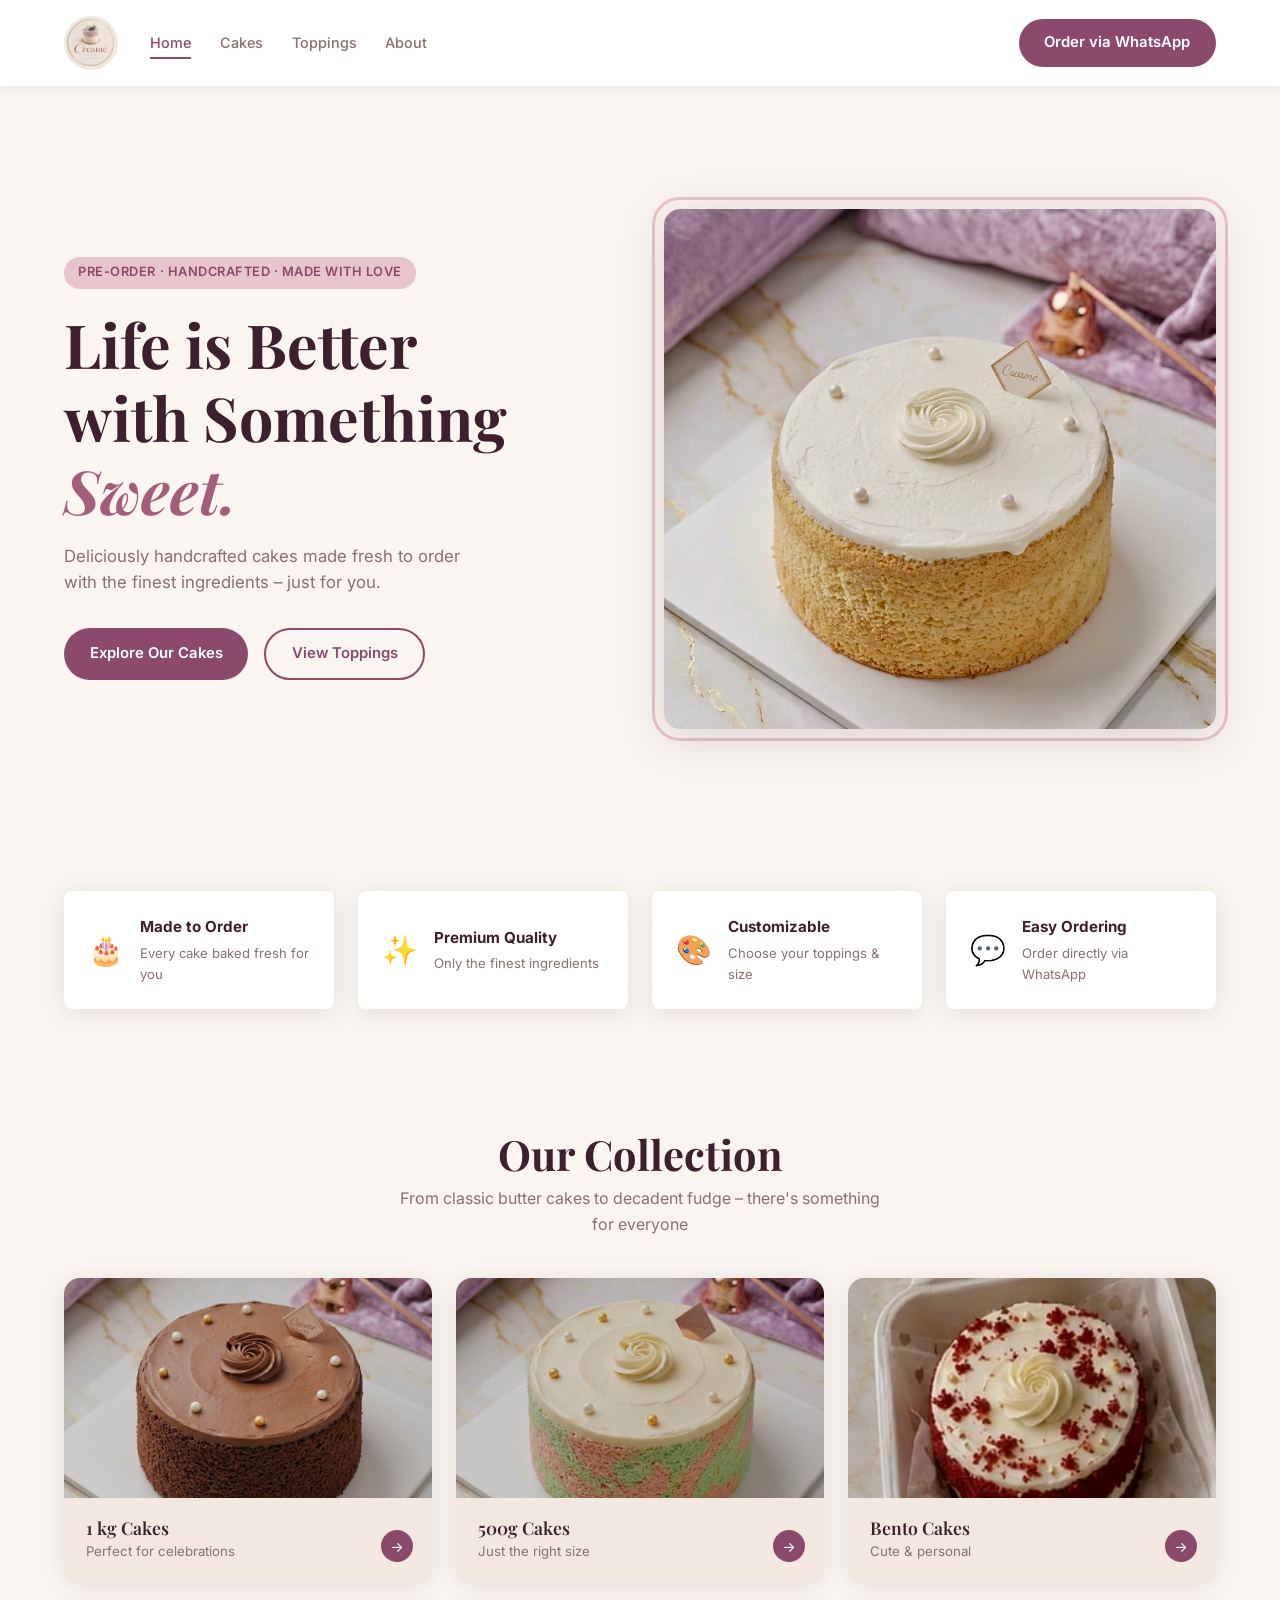
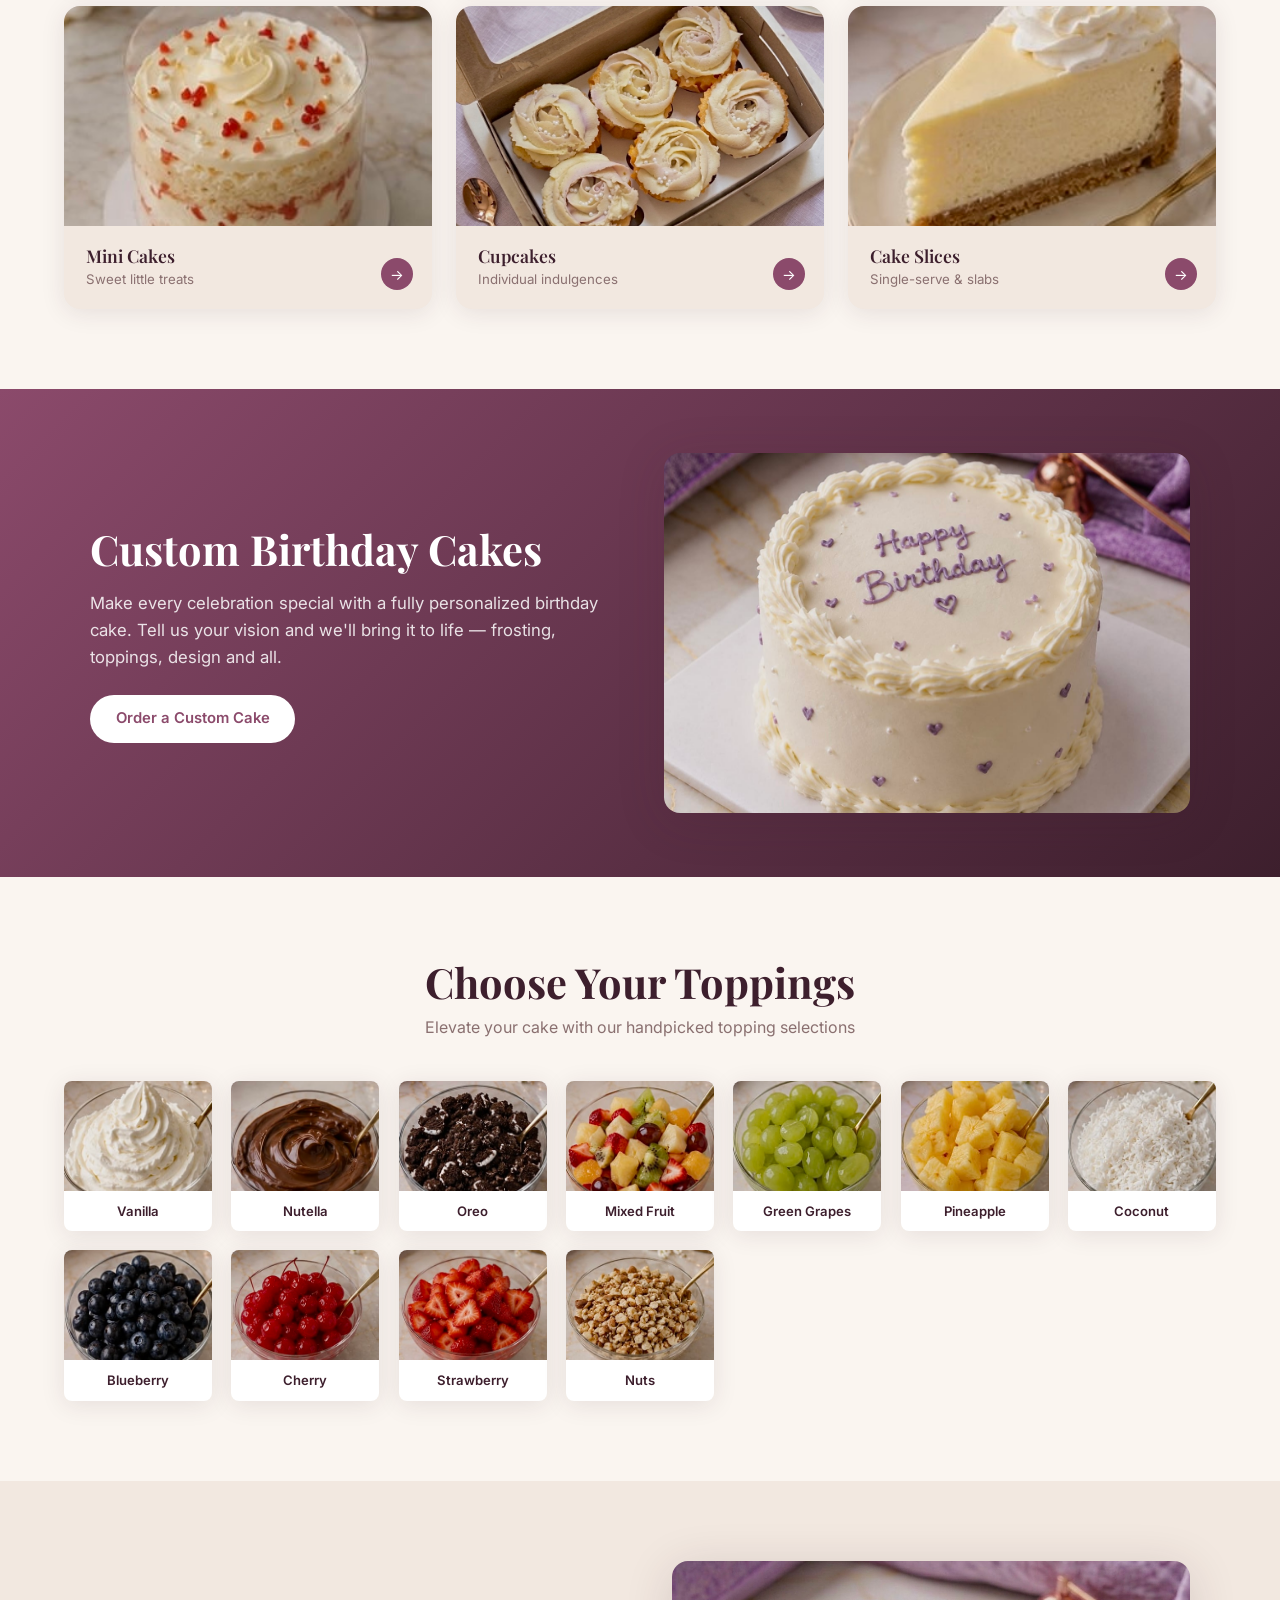
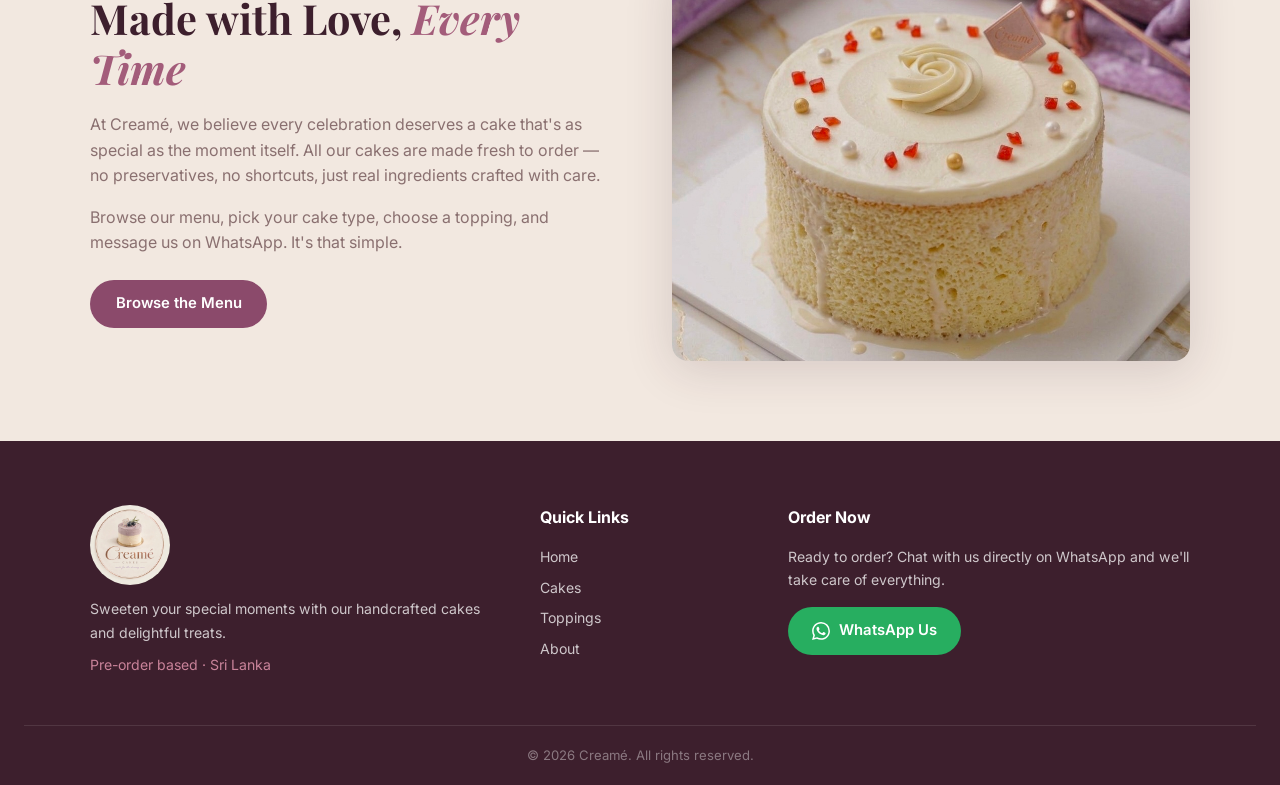
==== commit bb1d66e6: "Fix duplicate toppings on home page by removing inline script Co-Authored-By: Claude Sonnet 4.6 <nor" ====
--- a/index.html
+++ b/index.html
@@ -210,26 +210,6 @@
   <script src="js/config.js"></script>
   <script src="js/app.js"></script>
   <script>
-    // Toppings data (hardcoded since from images folder)
-    const toppings = [
-      { name: "Vanilla", img: "images/Toppings/Whipped cream.jpg" },
-      { name: "Nutella", img: "images/Toppings/Nutella.jpg" },
-      { name: "Oreo", img: "images/Toppings/Oreo.jpg" },
-      { name: "Mixed Fruit", img: "images/Toppings/Mixed fruit.jpg" },
-      { name: "Green Grapes", img: "images/Toppings/Green grapes.jpg" },
-      { name: "Pineapple", img: "images/Toppings/Pineapple.jpg" },
-      { name: "Coconut", img: "images/Toppings/Coconut.jpg" },
-      { name: "Blueberry", img: "images/Toppings/Blueberries.jpg" },
-      { name: "Cherry", img: "images/Toppings/Cherries.jpg" },
-      { name: "Strawberry", img: "images/Toppings/Strawberries.jpg" },
-      { name: "Nuts", img: "images/Toppings/Nuts.jpg" },
-    ];
-    const grid = document.getElementById("toppingsGrid");
-    toppings.forEach(t => {
-      grid.innerHTML += `<div class="topping-card"><img src="${t.img}" alt="${t.name}" /><span>${t.name}</span></div>`;
-    });
-
-    // Mobile menu
     document.getElementById("hamburger").addEventListener("click", () => {
       document.getElementById("mobileMenu").classList.toggle("open");
     });
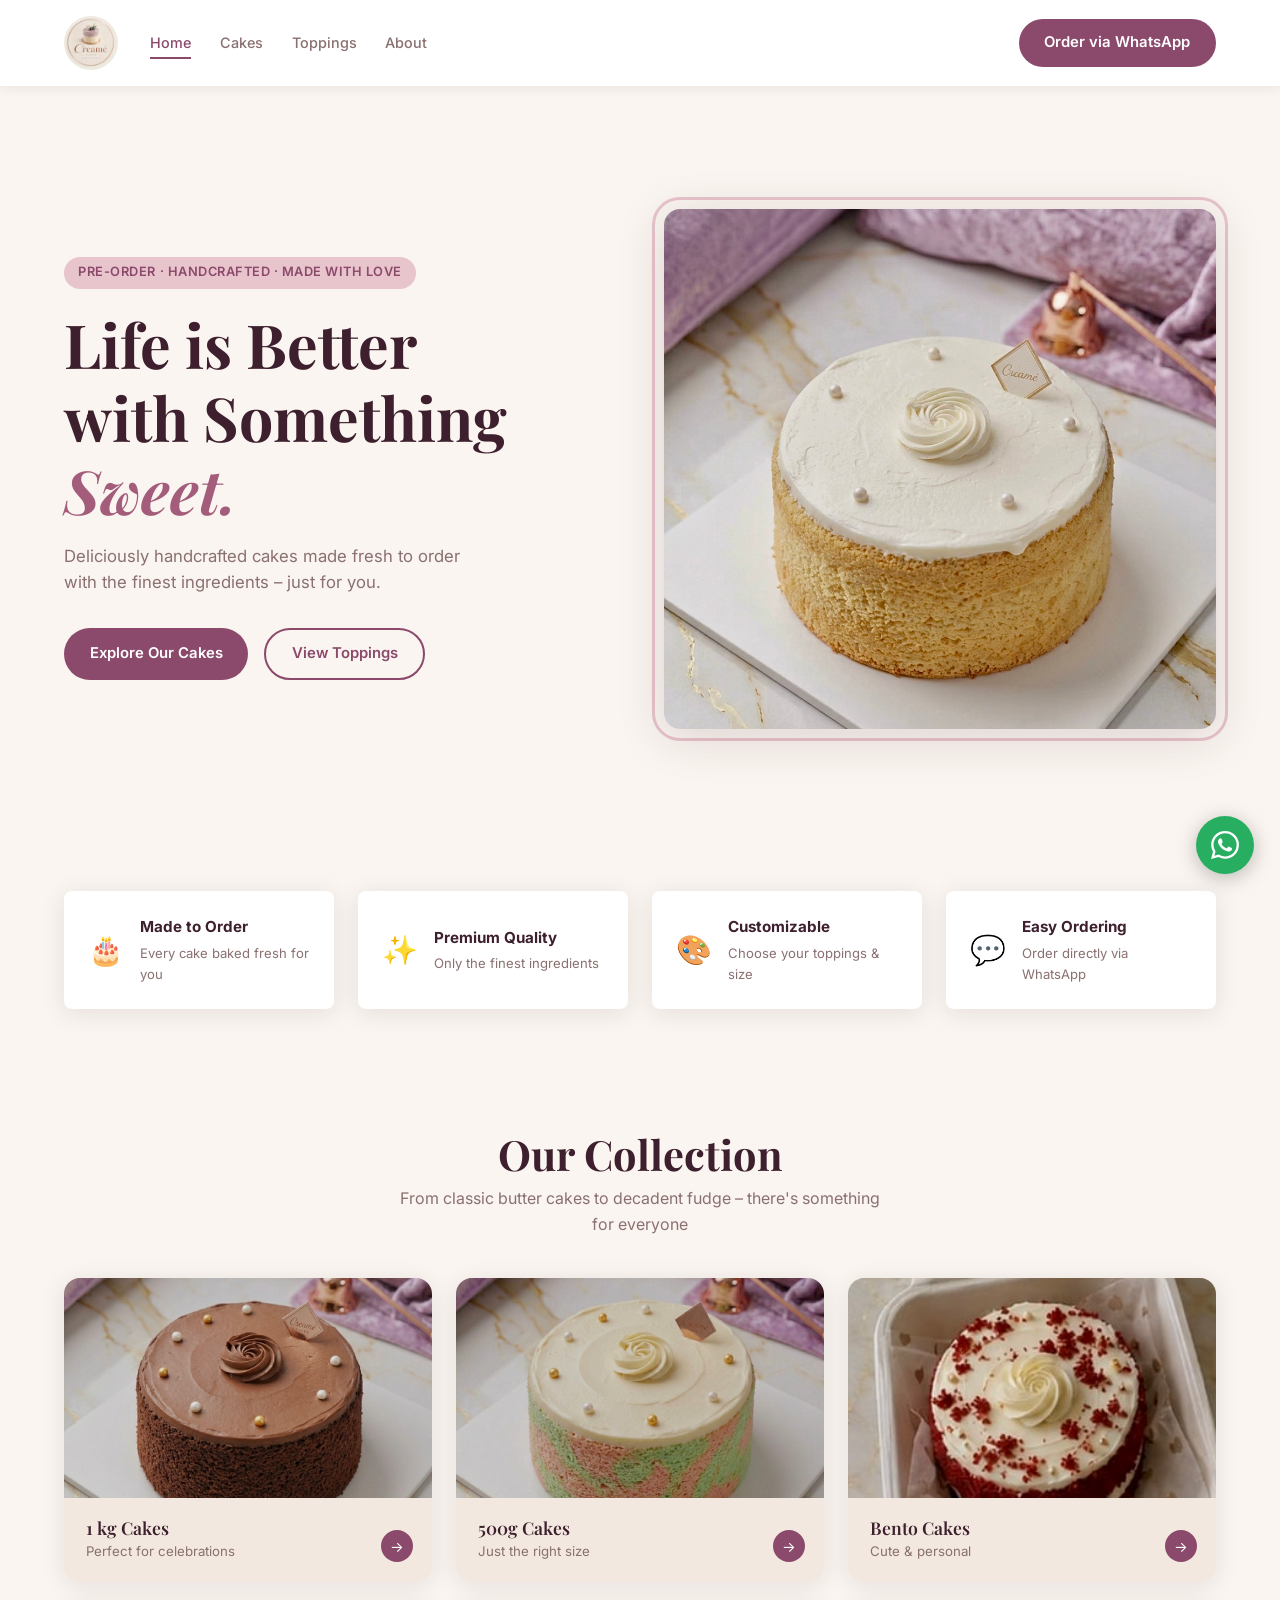
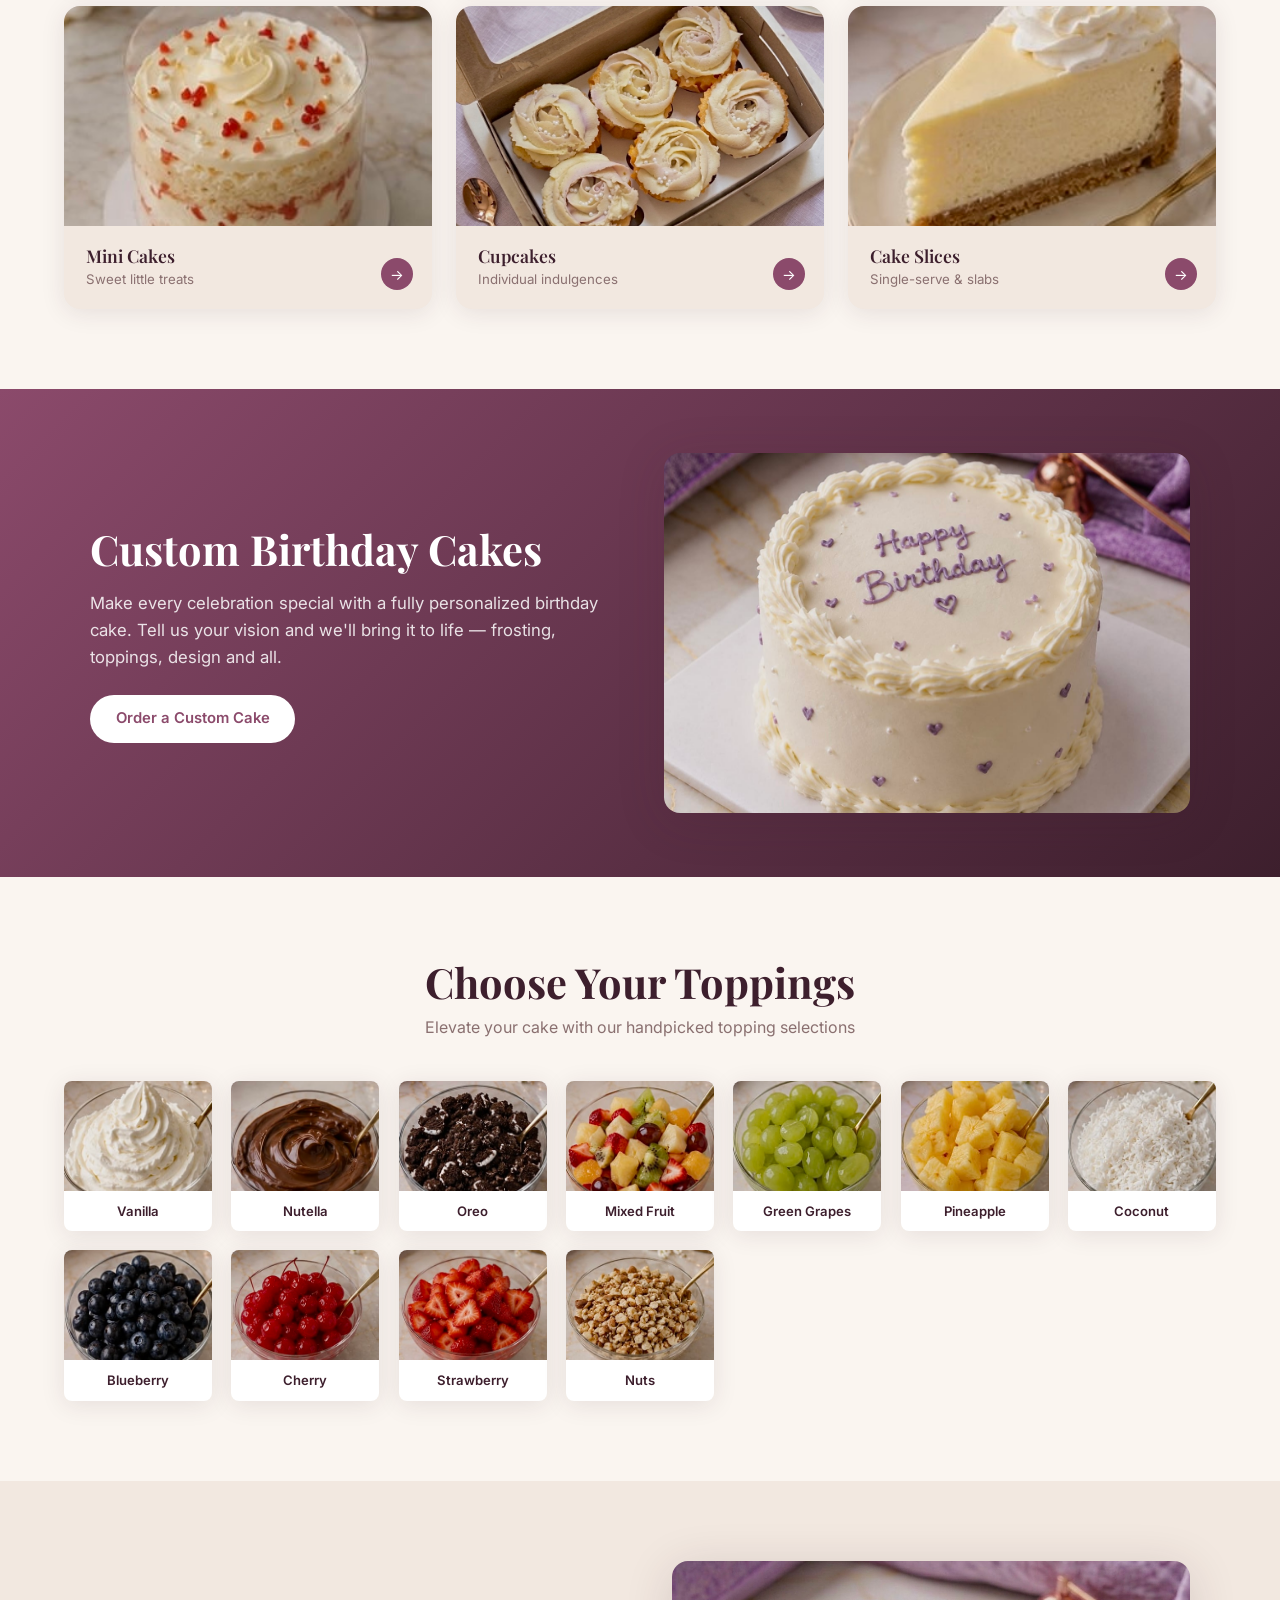
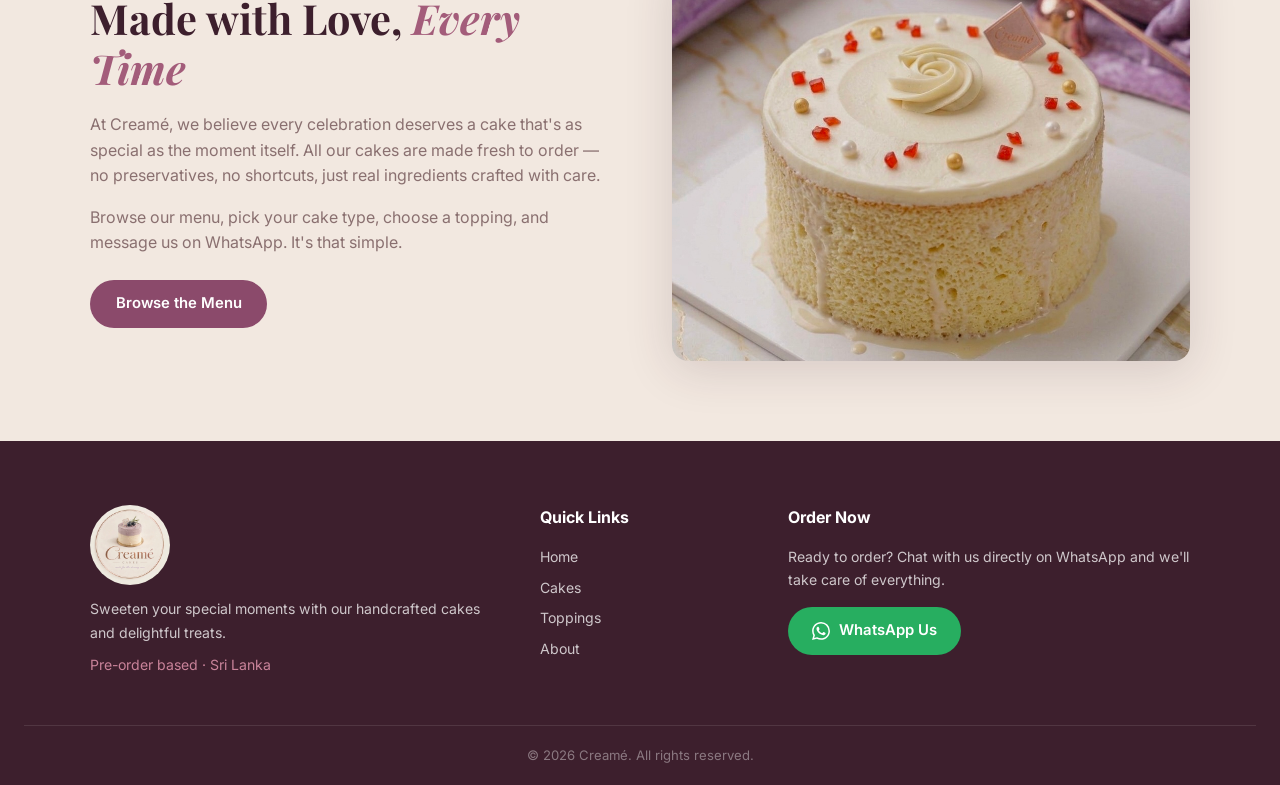
==== commit c8d9db2a: "Add cake inscription, delivery date, quantity, search, and floating WhatsApp button Co-Authored-By: " ====
--- a/index.html
+++ b/index.html
@@ -206,6 +206,11 @@
     </div>
   </footer>
 
+  <!-- Floating WhatsApp -->
+  <a href="https://wa.me/94XXXXXXXXX" target="_blank" class="wa-float" id="floatWA" aria-label="Chat on WhatsApp">
+    <svg viewBox="0 0 24 24" fill="white" width="28" height="28"><path d="M17.472 14.382c-.297-.149-1.758-.867-2.03-.967-.273-.099-.471-.148-.67.15-.197.297-.767.966-.94 1.164-.173.199-.347.223-.644.075-.297-.15-1.255-.463-2.39-1.475-.883-.788-1.48-1.761-1.653-2.059-.173-.297-.018-.458.13-.606.134-.133.298-.347.446-.52.149-.174.198-.298.298-.497.099-.198.05-.371-.025-.52-.075-.149-.669-1.612-.916-2.207-.242-.579-.487-.5-.669-.51-.173-.008-.371-.01-.57-.01-.198 0-.52.074-.792.372-.272.297-1.04 1.016-1.04 2.479 0 1.462 1.065 2.875 1.213 3.074.149.198 2.096 3.2 5.077 4.487.709.306 1.262.489 1.694.625.712.227 1.36.195 1.871.118.571-.085 1.758-.719 2.006-1.413.248-.694.248-1.289.173-1.413-.074-.124-.272-.198-.57-.347m-5.421 7.403h-.004a9.87 9.87 0 01-5.031-1.378l-.361-.214-3.741.982.998-3.648-.235-.374a9.86 9.86 0 01-1.51-5.26c.001-5.45 4.436-9.884 9.888-9.884 2.64 0 5.122 1.03 6.988 2.898a9.825 9.825 0 012.893 6.994c-.003 5.45-4.437 9.884-9.885 9.884m8.413-18.297A11.815 11.815 0 0012.05 0C5.495 0 .16 5.335.157 11.892c0 2.096.547 4.142 1.588 5.945L.057 24l6.305-1.654a11.882 11.882 0 005.683 1.448h.005c6.554 0 11.89-5.335 11.893-11.893a11.821 11.821 0 00-3.48-8.413z"/></svg>
+  </a>
+
   <script src="js/data.js"></script>
   <script src="js/config.js"></script>
   <script src="js/app.js"></script>
--- a/css/style.css
+++ b/css/style.css
@@ -789,6 +789,87 @@
 .cta-text h2 { color: var(--choco); margin-bottom: .5rem; }
 .cta-text p  { color: var(--gray); max-width: 480px; }
 
+/* ── Search input ────────────────────────────────────────── */
+.cake-search {
+  margin-left: auto;
+  border: 1.5px solid var(--blush);
+  border-radius: 50px;
+  padding: .4rem 1.1rem;
+  font-size: .83rem;
+  font-family: var(--ff-sans);
+  color: var(--choco);
+  background: var(--cream);
+  outline: none;
+  width: 200px;
+  transition: border-color var(--transition);
+}
+.cake-search:focus { border-color: var(--rose); }
+
+/* ── Modal input (inscription / date) ───────────────────── */
+.modal-input {
+  width: 100%;
+  padding: .7rem .9rem;
+  border: 1.5px solid var(--blush);
+  border-radius: var(--radius-sm);
+  font-family: var(--ff-sans);
+  font-size: .88rem;
+  color: var(--choco);
+  background: var(--cream);
+  outline: none;
+  transition: border-color var(--transition);
+}
+.modal-input:focus { border-color: var(--rose); }
+
+/* ── Quantity selector ───────────────────────────────────── */
+.qty-wrap {
+  display: flex;
+  align-items: center;
+  gap: 1rem;
+}
+.qty-btn {
+  width: 34px;
+  height: 34px;
+  border-radius: 50%;
+  border: 1.5px solid var(--blush);
+  background: var(--cream);
+  color: var(--choco);
+  font-size: 1.2rem;
+  font-weight: 700;
+  cursor: pointer;
+  display: flex;
+  align-items: center;
+  justify-content: center;
+  transition: all var(--transition);
+  font-family: var(--ff-sans);
+  line-height: 1;
+}
+.qty-btn:hover { border-color: var(--rose); color: var(--rose); background: var(--blush); }
+.qty-val {
+  font-size: 1.15rem;
+  font-weight: 700;
+  color: var(--choco);
+  min-width: 28px;
+  text-align: center;
+}
+
+/* ── Floating WhatsApp button ────────────────────────────── */
+.wa-float {
+  position: fixed;
+  bottom: 1.6rem;
+  right: 1.6rem;
+  width: 58px;
+  height: 58px;
+  background: var(--green);
+  border-radius: 50%;
+  display: flex;
+  align-items: center;
+  justify-content: center;
+  box-shadow: 0 4px 20px rgba(0,0,0,.25);
+  z-index: 500;
+  transition: transform var(--transition), filter var(--transition);
+}
+.wa-float:hover { transform: scale(1.1); filter: brightness(1.1); }
+
 /* ── Responsive ──────────────────────────────────────────── */
 @media (max-width: 900px) {
   .hero          { grid-template-columns: 1fr; min-height: auto; text-align: center; }
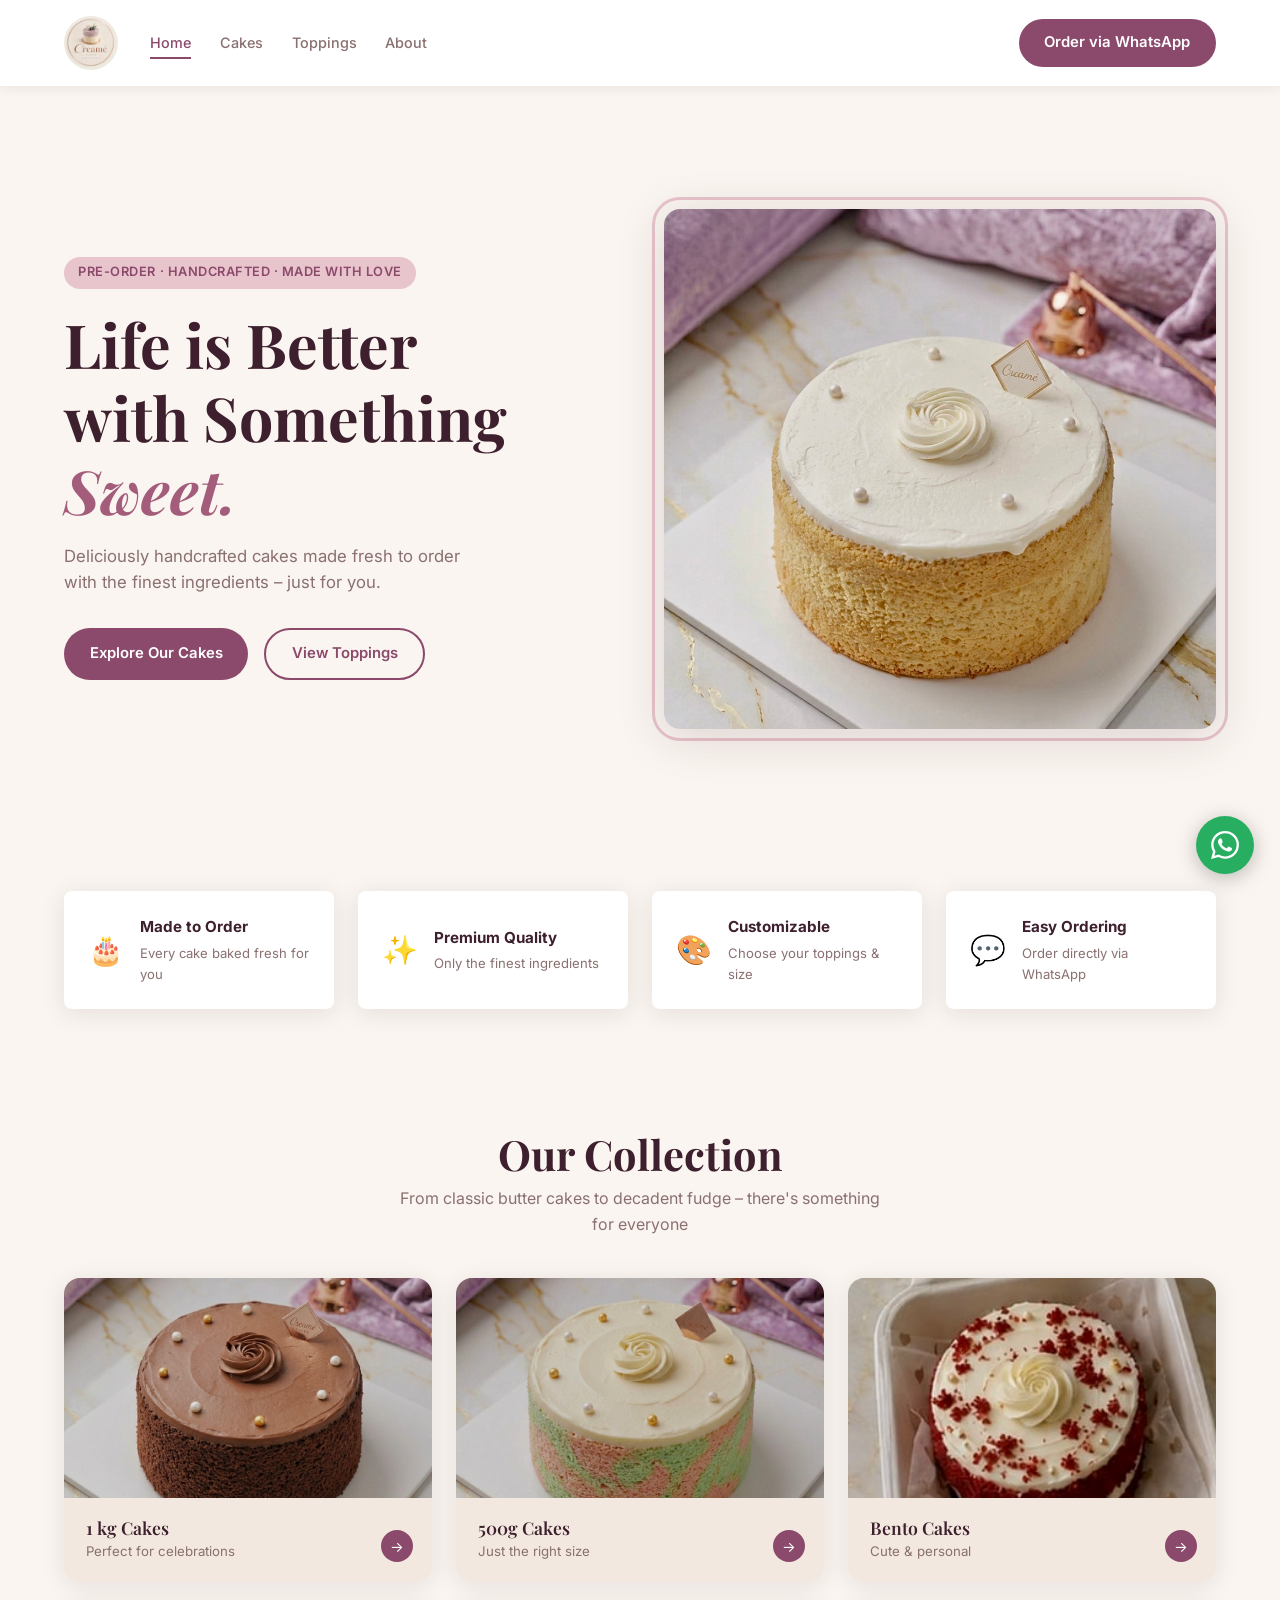
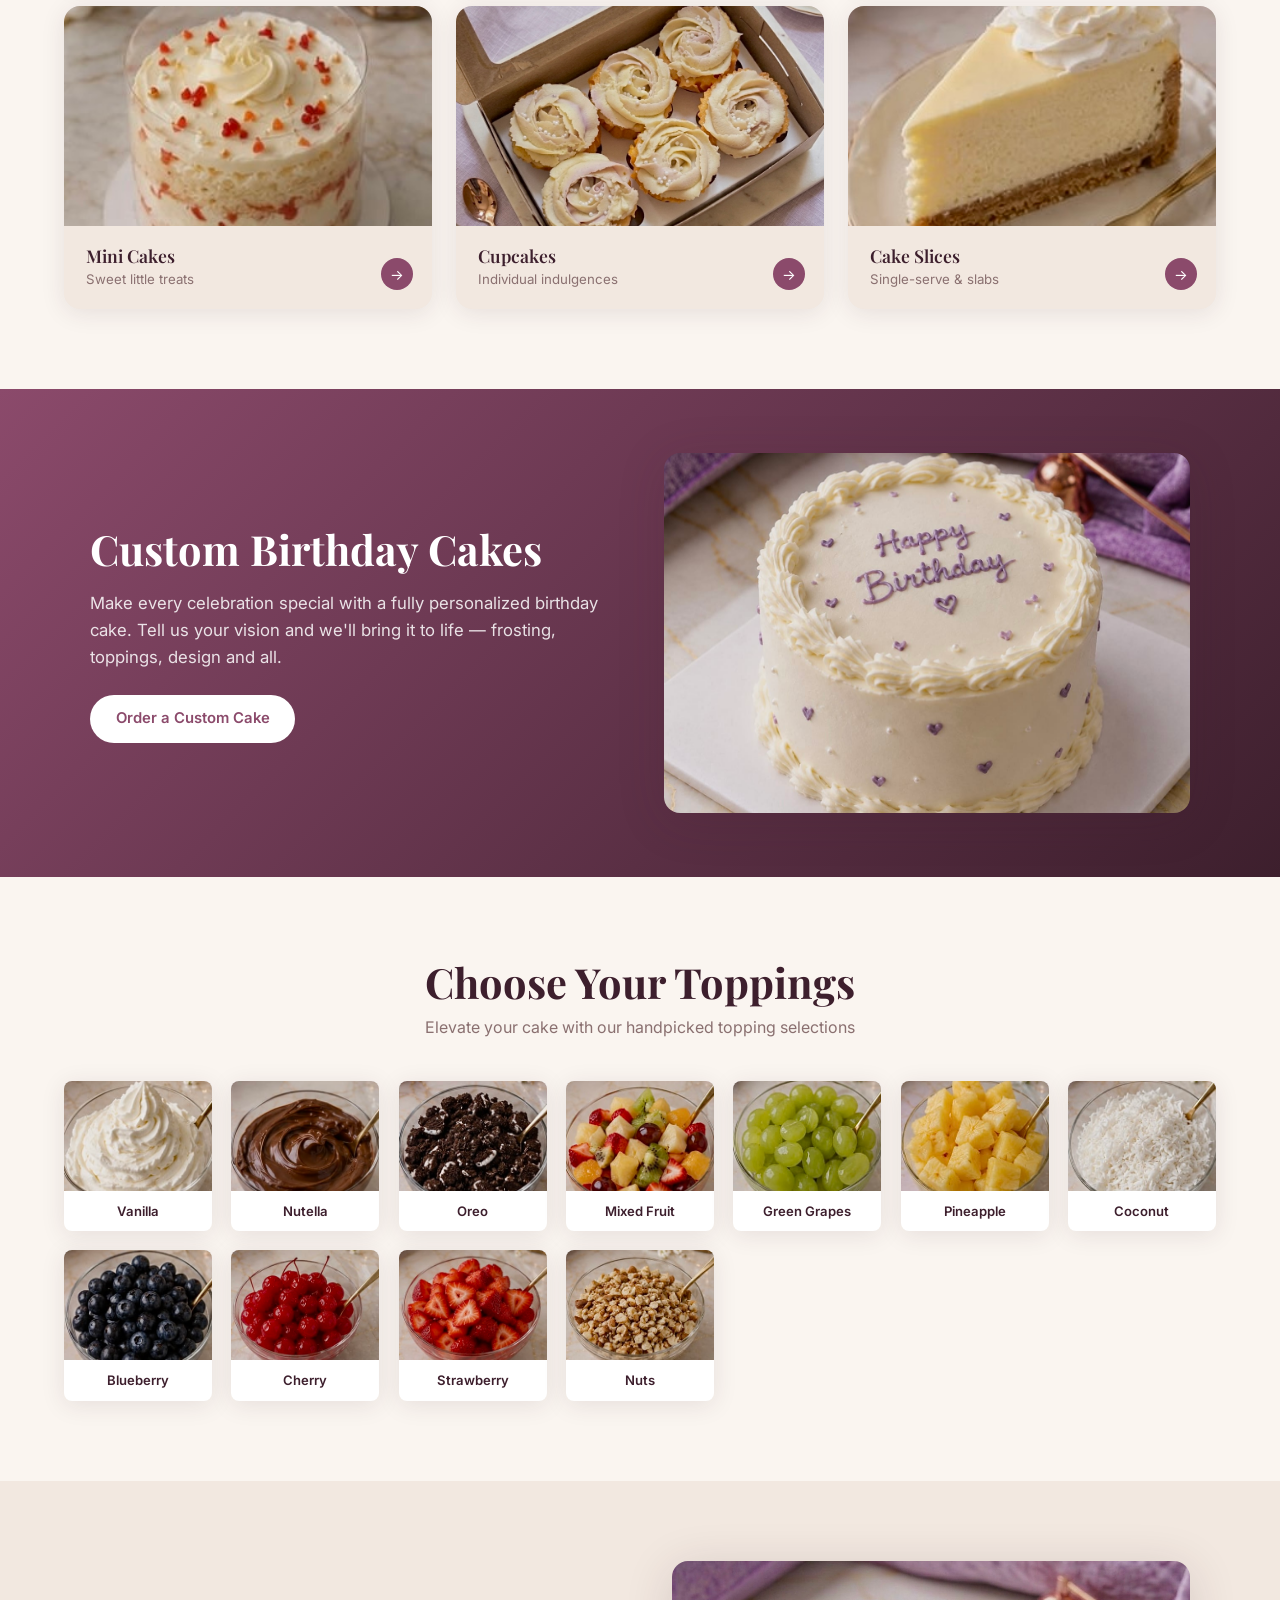
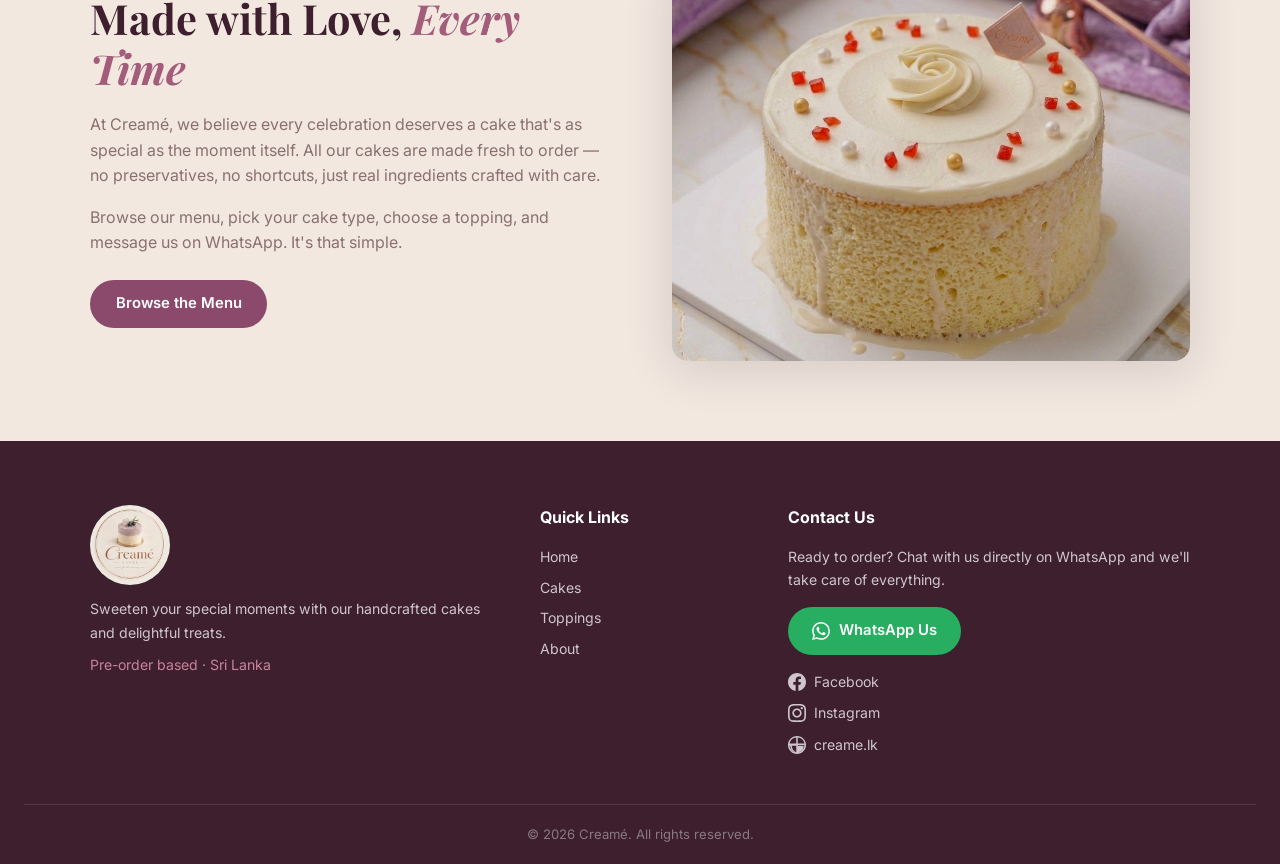
==== commit afb6e44d: "Fix size pre-selection, cake slices filter, hide no-price cakes, add social links to footer Co-Autho" ====
--- a/index.html
+++ b/index.html
@@ -193,12 +193,26 @@
         <a href="#about">About</a>
       </div>
       <div class="footer-contact">
-        <h4>Order Now</h4>
+        <h4>Contact Us</h4>
         <p>Ready to order? Chat with us directly on WhatsApp and we'll take care of everything.</p>
         <a href="https://wa.me/94XXXXXXXXX" target="_blank" class="btn-whatsapp" id="footerWA">
           <svg viewBox="0 0 24 24" fill="currentColor" width="18" height="18"><path d="M17.472 14.382c-.297-.149-1.758-.867-2.03-.967-.273-.099-.471-.148-.67.15-.197.297-.767.966-.94 1.164-.173.199-.347.223-.644.075-.297-.15-1.255-.463-2.39-1.475-.883-.788-1.48-1.761-1.653-2.059-.173-.297-.018-.458.13-.606.134-.133.298-.347.446-.52.149-.174.198-.298.298-.497.099-.198.05-.371-.025-.52-.075-.149-.669-1.612-.916-2.207-.242-.579-.487-.5-.669-.51-.173-.008-.371-.01-.57-.01-.198 0-.52.074-.792.372-.272.297-1.04 1.016-1.04 2.479 0 1.462 1.065 2.875 1.213 3.074.149.198 2.096 3.2 5.077 4.487.709.306 1.262.489 1.694.625.712.227 1.36.195 1.871.118.571-.085 1.758-.719 2.006-1.413.248-.694.248-1.289.173-1.413-.074-.124-.272-.198-.57-.347m-5.421 7.403h-.004a9.87 9.87 0 01-5.031-1.378l-.361-.214-3.741.982.998-3.648-.235-.374a9.86 9.86 0 01-1.51-5.26c.001-5.45 4.436-9.884 9.888-9.884 2.64 0 5.122 1.03 6.988 2.898a9.825 9.825 0 012.893 6.994c-.003 5.45-4.437 9.884-9.885 9.884m8.413-18.297A11.815 11.815 0 0012.05 0C5.495 0 .16 5.335.157 11.892c0 2.096.547 4.142 1.588 5.945L.057 24l6.305-1.654a11.882 11.882 0 005.683 1.448h.005c6.554 0 11.89-5.335 11.893-11.893a11.821 11.821 0 00-3.48-8.413z"/></svg>
           WhatsApp Us
         </a>
+        <div class="footer-social">
+          <a href="https://www.facebook.com/creame.lk" target="_blank" rel="noopener" aria-label="Facebook">
+            <svg viewBox="0 0 24 24" fill="currentColor" width="18" height="18"><path d="M24 12.073C24 5.405 18.627 0 12 0S0 5.405 0 12.073C0 18.1 4.388 23.094 10.125 24v-8.437H7.078v-3.49h3.047V9.41c0-3.025 1.792-4.697 4.533-4.697 1.312 0 2.686.235 2.686.235v2.97h-1.514c-1.491 0-1.956.93-1.956 1.886v2.27h3.328l-.532 3.49h-2.796V24C19.612 23.094 24 18.1 24 12.073z"/></svg>
+            Facebook
+          </a>
+          <a href="https://www.instagram.com/creame.lk" target="_blank" rel="noopener" aria-label="Instagram">
+            <svg viewBox="0 0 24 24" fill="currentColor" width="18" height="18"><path d="M12 2.163c3.204 0 3.584.012 4.85.07 3.252.148 4.771 1.691 4.919 4.919.058 1.265.069 1.645.069 4.849 0 3.205-.012 3.584-.069 4.849-.149 3.225-1.664 4.771-4.919 4.919-1.266.058-1.644.07-4.85.07-3.204 0-3.584-.012-4.849-.07-3.26-.149-4.771-1.699-4.919-4.92-.058-1.265-.07-1.644-.07-4.849 0-3.204.013-3.583.07-4.849.149-3.227 1.664-4.771 4.919-4.919 1.266-.057 1.645-.069 4.849-.069zm0-2.163c-3.259 0-3.667.014-4.947.072-4.358.2-6.78 2.618-6.98 6.98-.059 1.281-.073 1.689-.073 4.948 0 3.259.014 3.668.072 4.948.2 4.358 2.618 6.78 6.98 6.98 1.281.058 1.689.072 4.948.072 3.259 0 3.668-.014 4.948-.072 4.354-.2 6.782-2.618 6.979-6.98.059-1.28.073-1.689.073-4.948 0-3.259-.014-3.667-.072-4.947-.196-4.354-2.617-6.78-6.979-6.98-1.281-.059-1.69-.073-4.949-.073zm0 5.838c-3.403 0-6.162 2.759-6.162 6.162s2.759 6.163 6.162 6.163 6.162-2.759 6.162-6.163c0-3.403-2.759-6.162-6.162-6.162zm0 10.162c-2.209 0-4-1.79-4-4 0-2.209 1.791-4 4-4s4 1.791 4 4c0 2.21-1.791 4-4 4zm6.406-11.845c-.796 0-1.441.645-1.441 1.44s.645 1.44 1.441 1.44c.795 0 1.439-.645 1.439-1.44s-.644-1.44-1.439-1.44z"/></svg>
+            Instagram
+          </a>
+          <a href="https://www.creame.lk" target="_blank" rel="noopener" aria-label="Website">
+            <svg viewBox="0 0 24 24" fill="currentColor" width="18" height="18"><path d="M12 0C5.373 0 0 5.373 0 12s5.373 12 12 12 12-5.373 12-12S18.627 0 12 0zm-1 21.945A10.019 10.019 0 012.055 13H5.1a15.12 15.12 0 001.58 5.453L11 21.945zm0-11.945H2.055A10.019 10.019 0 0111 2.055V10zm2 0V2.055A10.019 10.019 0 0121.945 10H13zm0 2h8.945A10.019 10.019 0 0113 21.945V12zm-2 9.945A10.019 10.019 0 014.52 18.453 13.12 13.12 0 013.1 13H11v8.945zM13 13h7.9a13.12 13.12 0 01-1.42 5.453A10.019 10.019 0 0113 21.945V13z"/></svg>
+            creame.lk
+          </a>
+        </div>
       </div>
     </div>
     <div class="footer-bottom">
--- a/css/style.css
+++ b/css/style.css
@@ -419,6 +419,9 @@
 .footer-links a     { display: block; margin-bottom: .5rem; font-size: .88rem; transition: color var(--transition); }
 .footer-links a:hover { color: var(--blush); }
 .footer-contact p   { font-size: .88rem; margin-bottom: 1rem; }
+.footer-social      { display: flex; flex-direction: column; gap: .55rem; margin-top: 1rem; }
+.footer-social a    { display: flex; align-items: center; gap: .5rem; font-size: .88rem; color: rgba(255,255,255,.75); transition: color var(--transition); }
+.footer-social a:hover { color: var(--blush); }
 .footer-bottom {
   border-top: 1px solid rgba(255,255,255,.1);
   text-align: center;
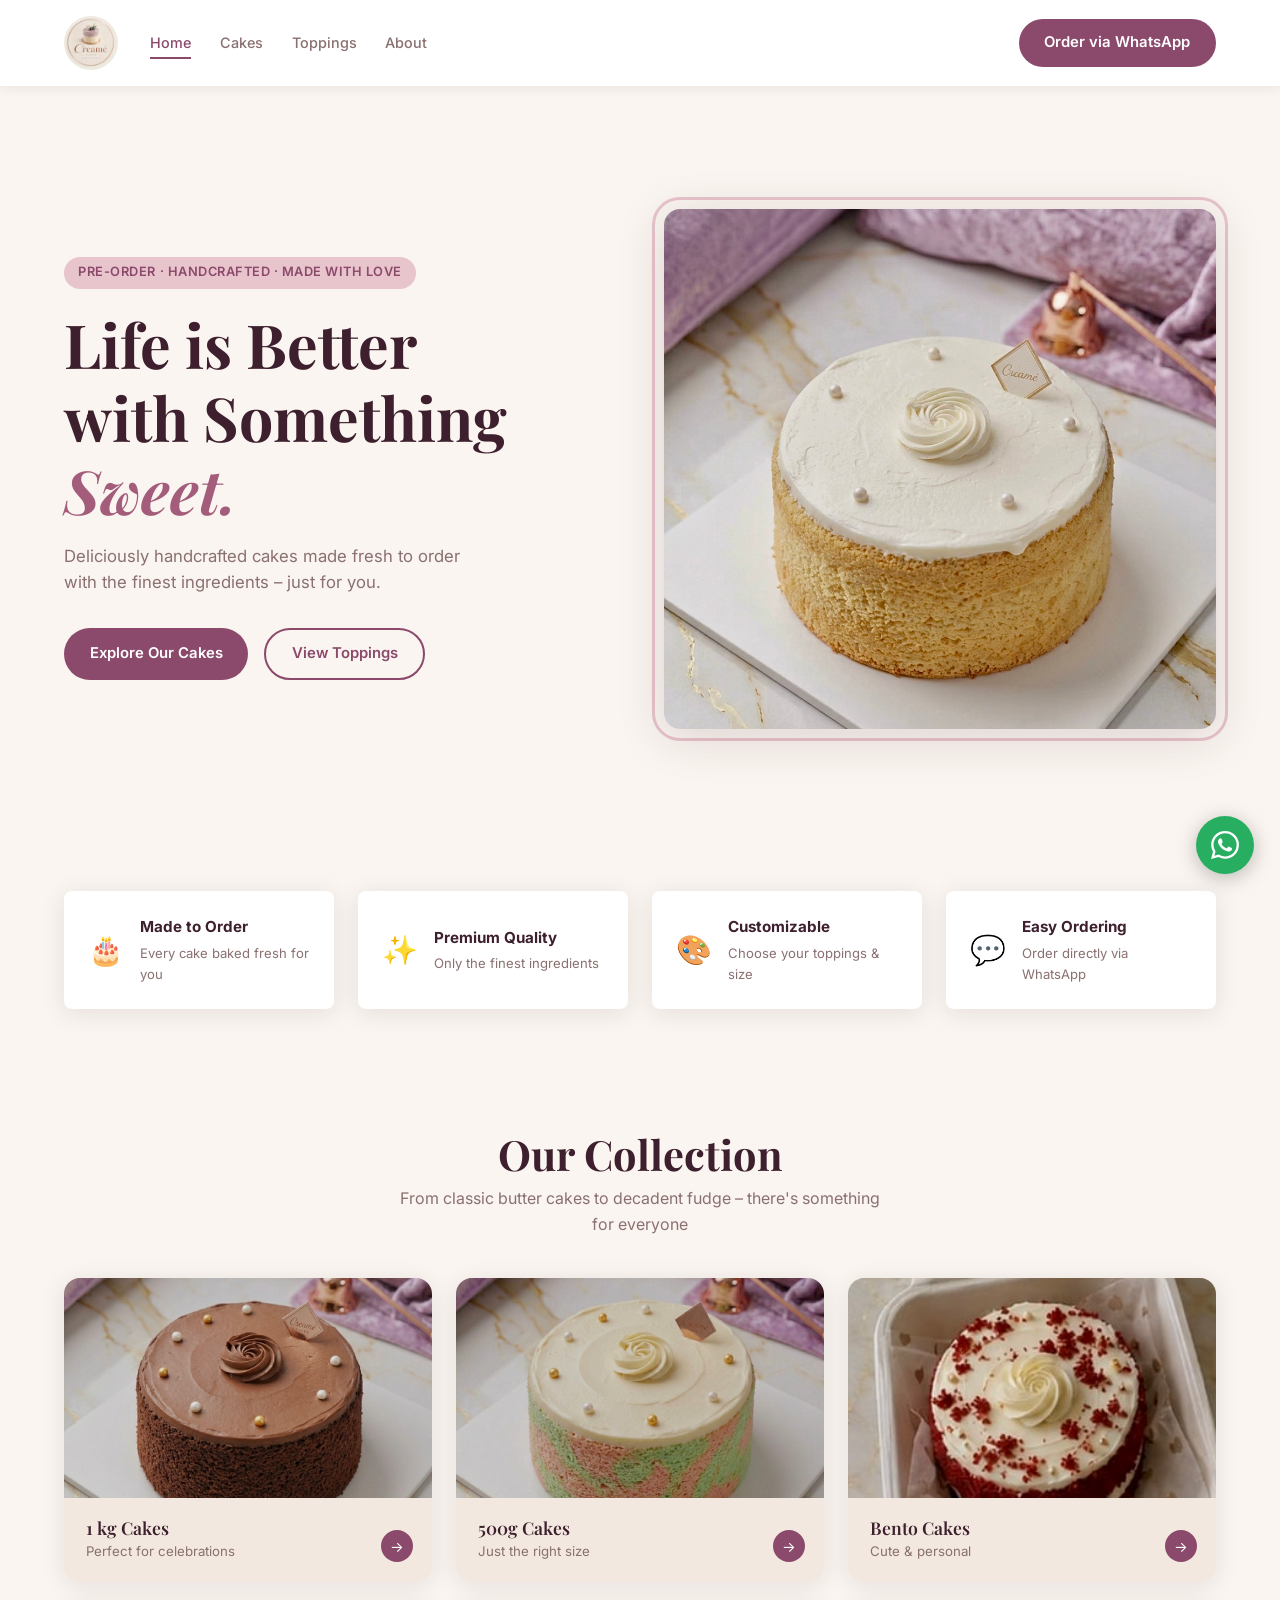
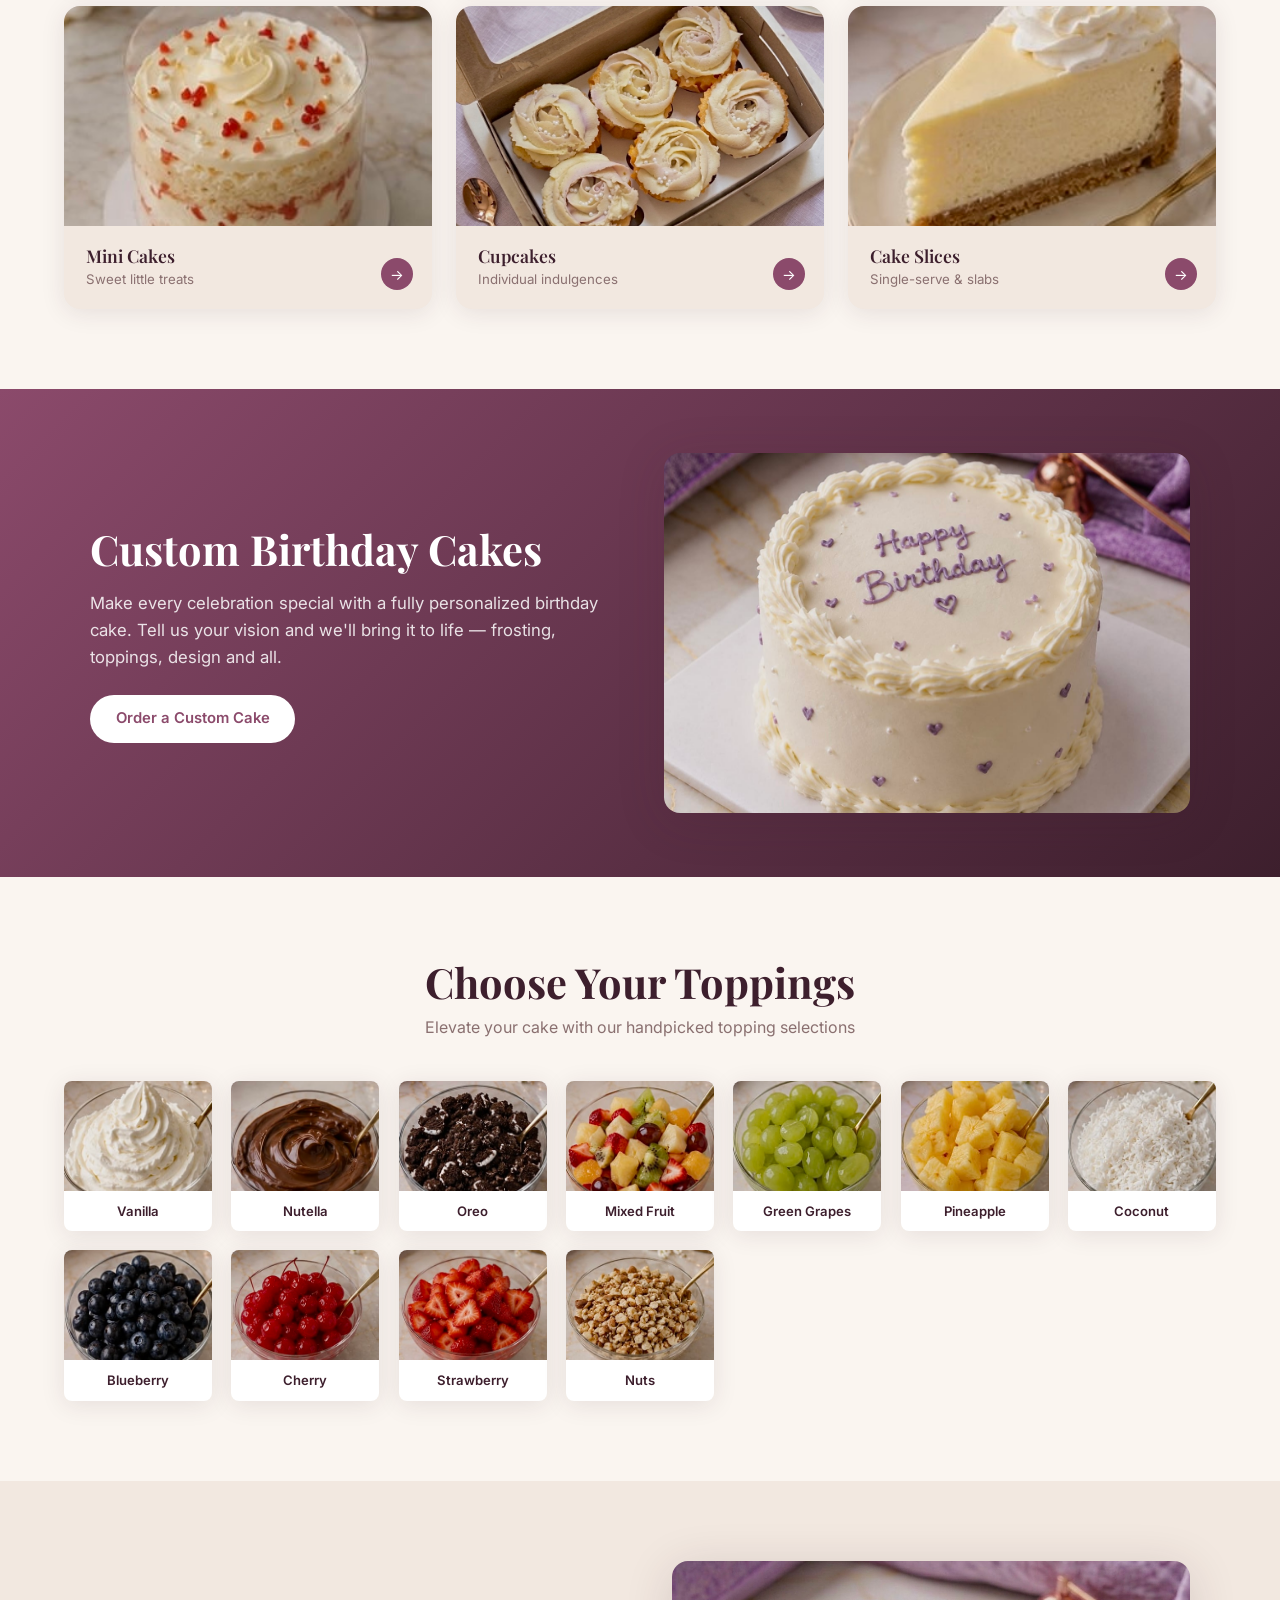
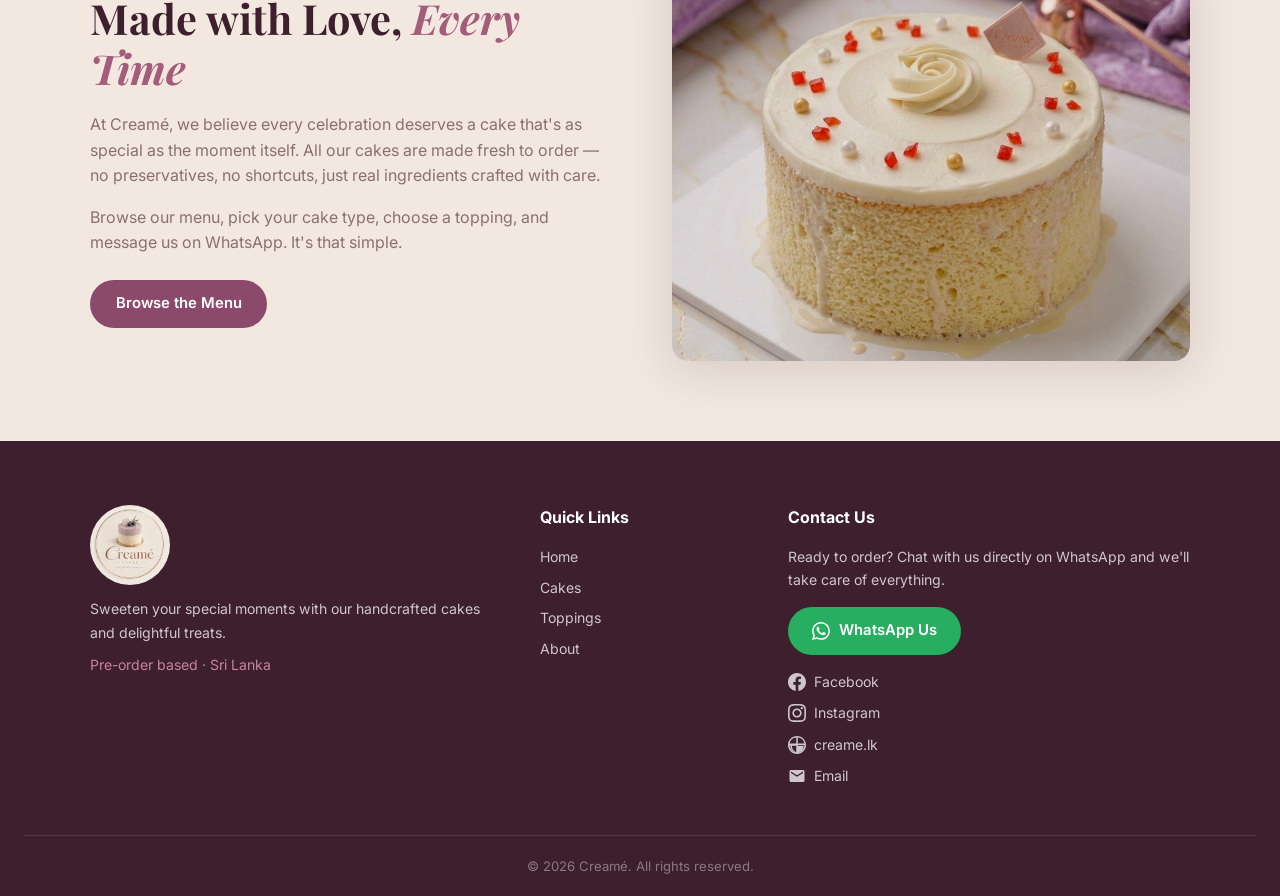
==== commit 88cbe8c4: "Fix cake slices filter, update Sheets URL, and add social/email links - Fix CSV parser to skip extra" ====
--- a/index.html
+++ b/index.html
@@ -200,17 +200,21 @@
           WhatsApp Us
         </a>
         <div class="footer-social">
-          <a href="https://www.facebook.com/creame.lk" target="_blank" rel="noopener" aria-label="Facebook">
+          <a href="https://www.facebook.com/share/1PmbBHxMuF/?mibextid=wwXIfr" target="_blank" rel="noopener" aria-label="Facebook">
             <svg viewBox="0 0 24 24" fill="currentColor" width="18" height="18"><path d="M24 12.073C24 5.405 18.627 0 12 0S0 5.405 0 12.073C0 18.1 4.388 23.094 10.125 24v-8.437H7.078v-3.49h3.047V9.41c0-3.025 1.792-4.697 4.533-4.697 1.312 0 2.686.235 2.686.235v2.97h-1.514c-1.491 0-1.956.93-1.956 1.886v2.27h3.328l-.532 3.49h-2.796V24C19.612 23.094 24 18.1 24 12.073z"/></svg>
             Facebook
           </a>
-          <a href="https://www.instagram.com/creame.lk" target="_blank" rel="noopener" aria-label="Instagram">
+          <a href="https://instagram.com/creame.lk?rpxt=MW51bnQ0bjRlNmVxMQ%3D%3D" target="_blank" rel="noopener" aria-label="Instagram">
             <svg viewBox="0 0 24 24" fill="currentColor" width="18" height="18"><path d="M12 2.163c3.204 0 3.584.012 4.85.07 3.252.148 4.771 1.691 4.919 4.919.058 1.265.069 1.645.069 4.849 0 3.205-.012 3.584-.069 4.849-.149 3.225-1.664 4.771-4.919 4.919-1.266.058-1.644.07-4.85.07-3.204 0-3.584-.012-4.849-.07-3.26-.149-4.771-1.699-4.919-4.92-.058-1.265-.07-1.644-.07-4.849 0-3.204.013-3.583.07-4.849.149-3.227 1.664-4.771 4.919-4.919 1.266-.057 1.645-.069 4.849-.069zm0-2.163c-3.259 0-3.667.014-4.947.072-4.358.2-6.78 2.618-6.98 6.98-.059 1.281-.073 1.689-.073 4.948 0 3.259.014 3.668.072 4.948.2 4.358 2.618 6.78 6.98 6.98 1.281.058 1.689.072 4.948.072 3.259 0 3.668-.014 4.948-.072 4.354-.2 6.782-2.618 6.979-6.98.059-1.28.073-1.689.073-4.948 0-3.259-.014-3.667-.072-4.947-.196-4.354-2.617-6.78-6.979-6.98-1.281-.059-1.69-.073-4.949-.073zm0 5.838c-3.403 0-6.162 2.759-6.162 6.162s2.759 6.163 6.162 6.163 6.162-2.759 6.162-6.163c0-3.403-2.759-6.162-6.162-6.162zm0 10.162c-2.209 0-4-1.79-4-4 0-2.209 1.791-4 4-4s4 1.791 4 4c0 2.21-1.791 4-4 4zm6.406-11.845c-.796 0-1.441.645-1.441 1.44s.645 1.44 1.441 1.44c.795 0 1.439-.645 1.439-1.44s-.644-1.44-1.439-1.44z"/></svg>
             Instagram
           </a>
           <a href="https://www.creame.lk" target="_blank" rel="noopener" aria-label="Website">
             <svg viewBox="0 0 24 24" fill="currentColor" width="18" height="18"><path d="M12 0C5.373 0 0 5.373 0 12s5.373 12 12 12 12-5.373 12-12S18.627 0 12 0zm-1 21.945A10.019 10.019 0 012.055 13H5.1a15.12 15.12 0 001.58 5.453L11 21.945zm0-11.945H2.055A10.019 10.019 0 0111 2.055V10zm2 0V2.055A10.019 10.019 0 0121.945 10H13zm0 2h8.945A10.019 10.019 0 0113 21.945V12zm-2 9.945A10.019 10.019 0 014.52 18.453 13.12 13.12 0 013.1 13H11v8.945zM13 13h7.9a13.12 13.12 0 01-1.42 5.453A10.019 10.019 0 0113 21.945V13z"/></svg>
             creame.lk
+          </a>
+          <a href="mailto:creamedreame@gmail.com" aria-label="Email">
+            <svg viewBox="0 0 24 24" fill="currentColor" width="18" height="18"><path d="M20 4H4c-1.1 0-2 .9-2 2v12c0 1.1.9 2 2 2h16c1.1 0 2-.9 2-2V6c0-1.1-.9-2-2-2zm0 4l-8 5-8-5V6l8 5 8-5v2z"/></svg>
+            Email
           </a>
         </div>
       </div>
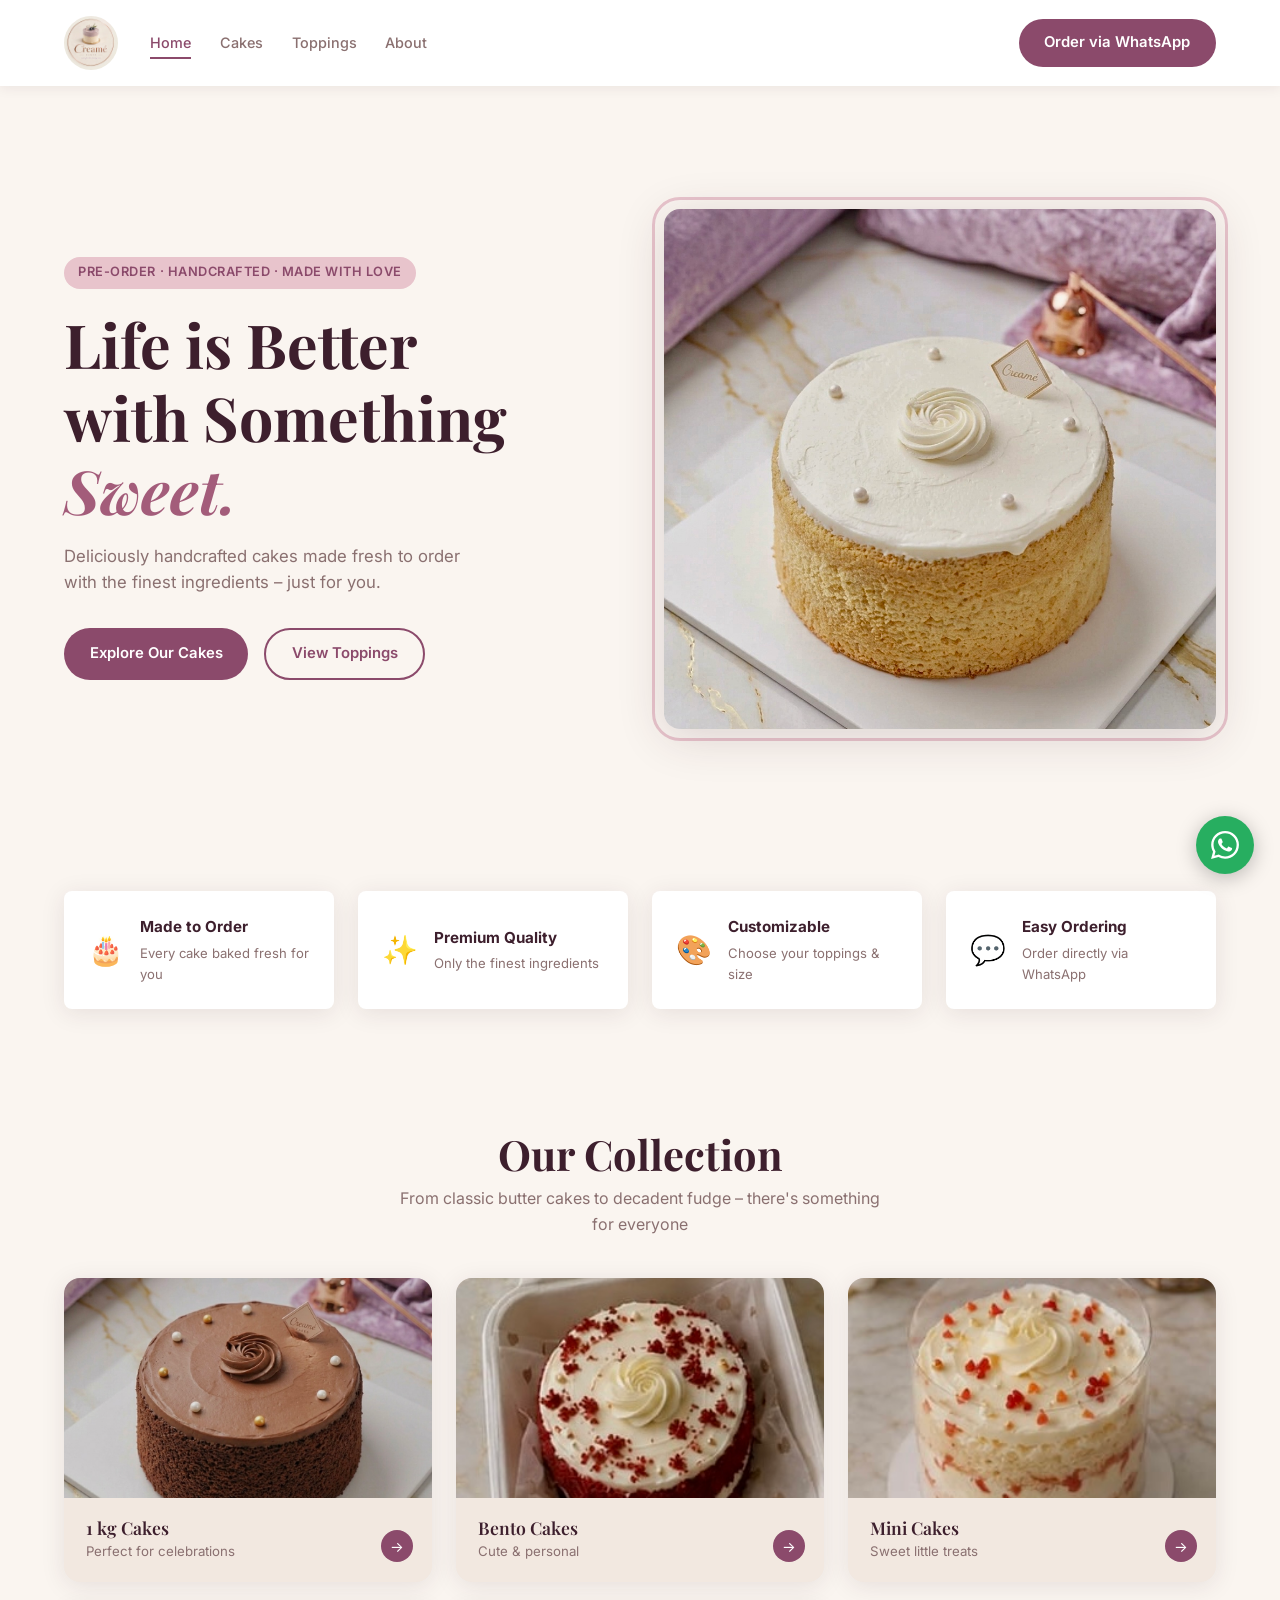
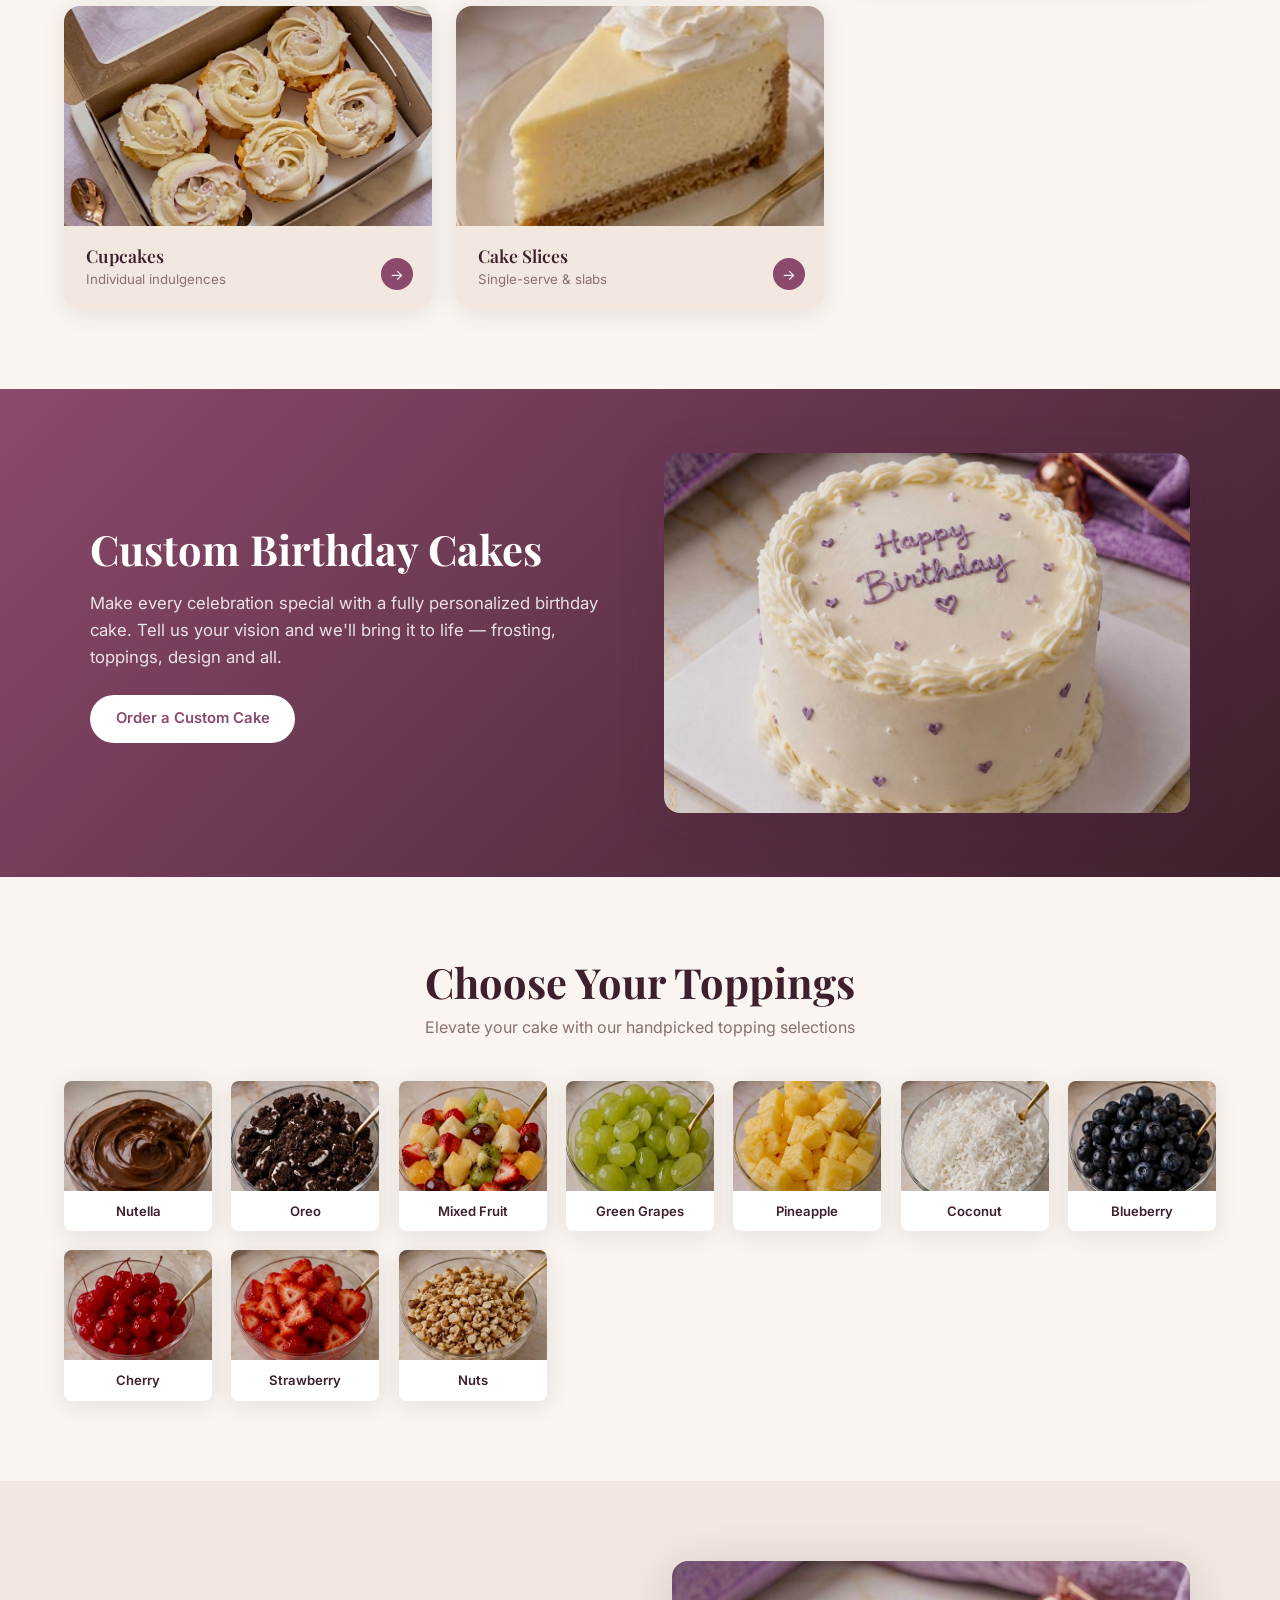
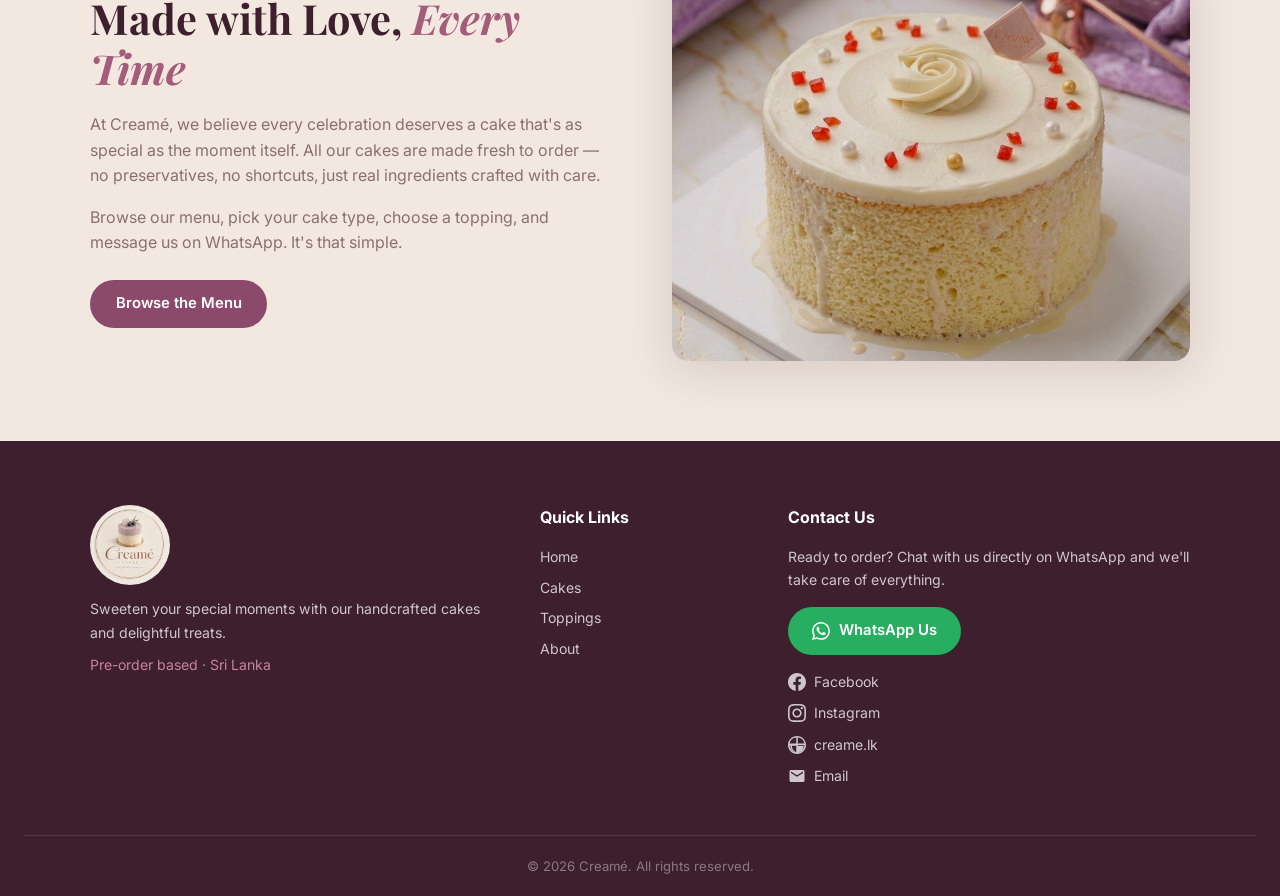
==== commit bc50ed86: "Remove 500g cake category from home page Co-Authored-By: Claude Sonnet 4.6 <noreply@anthropic.com>" ====
--- a/index.html
+++ b/index.html
@@ -94,14 +94,7 @@
           <span class="cat-arrow">→</span>
         </div>
       </a>
-      <a href="catalogue.html?size=500g" class="cat-card">
-        <img src="images/1 kg cakes/Ribbon cake.jpg" alt="500g Cakes" />
-        <div class="cat-info">
-          <h3>500g Cakes</h3>
-          <p>Just the right size</p>
-          <span class="cat-arrow">→</span>
-        </div>
-      </a>
+
       <a href="catalogue.html?size=bento" class="cat-card">
         <img src="images/Bento cakes/Red velvet cake.jpg" alt="Bento Cakes" />
         <div class="cat-info">
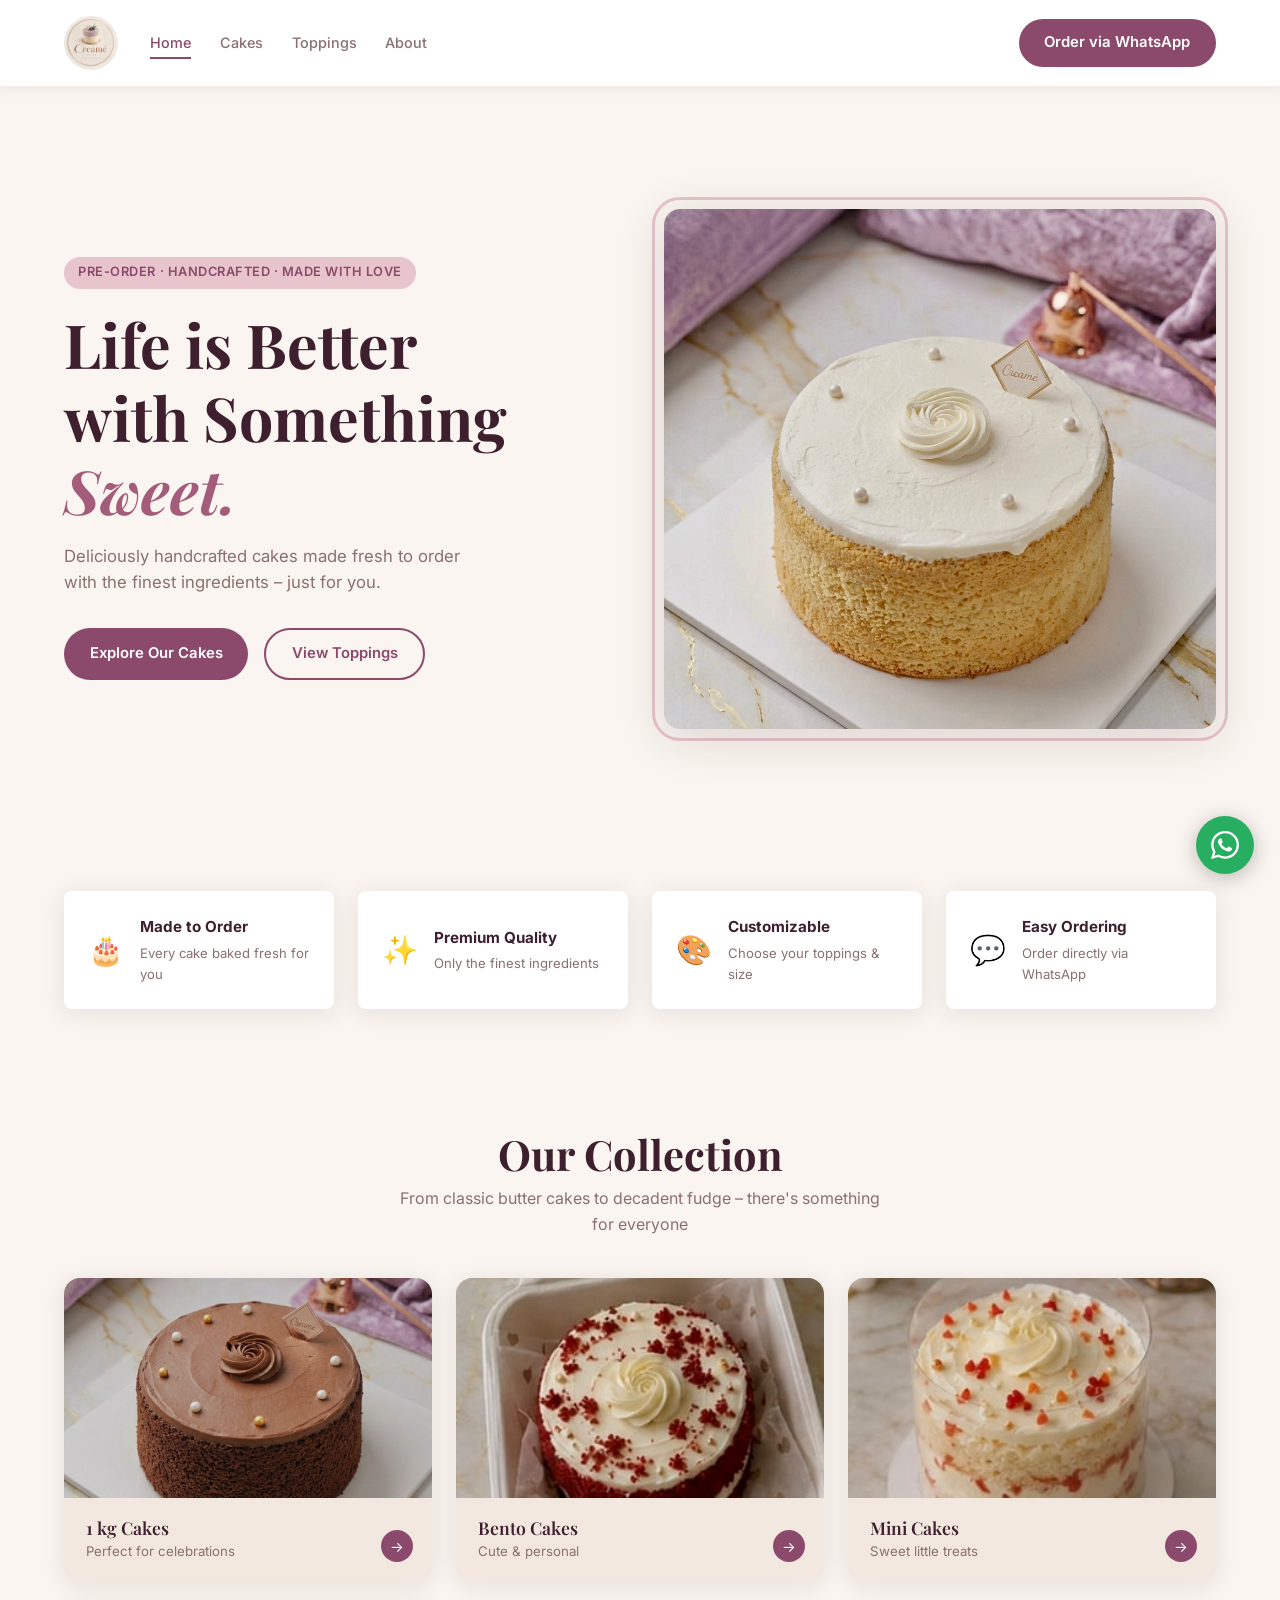
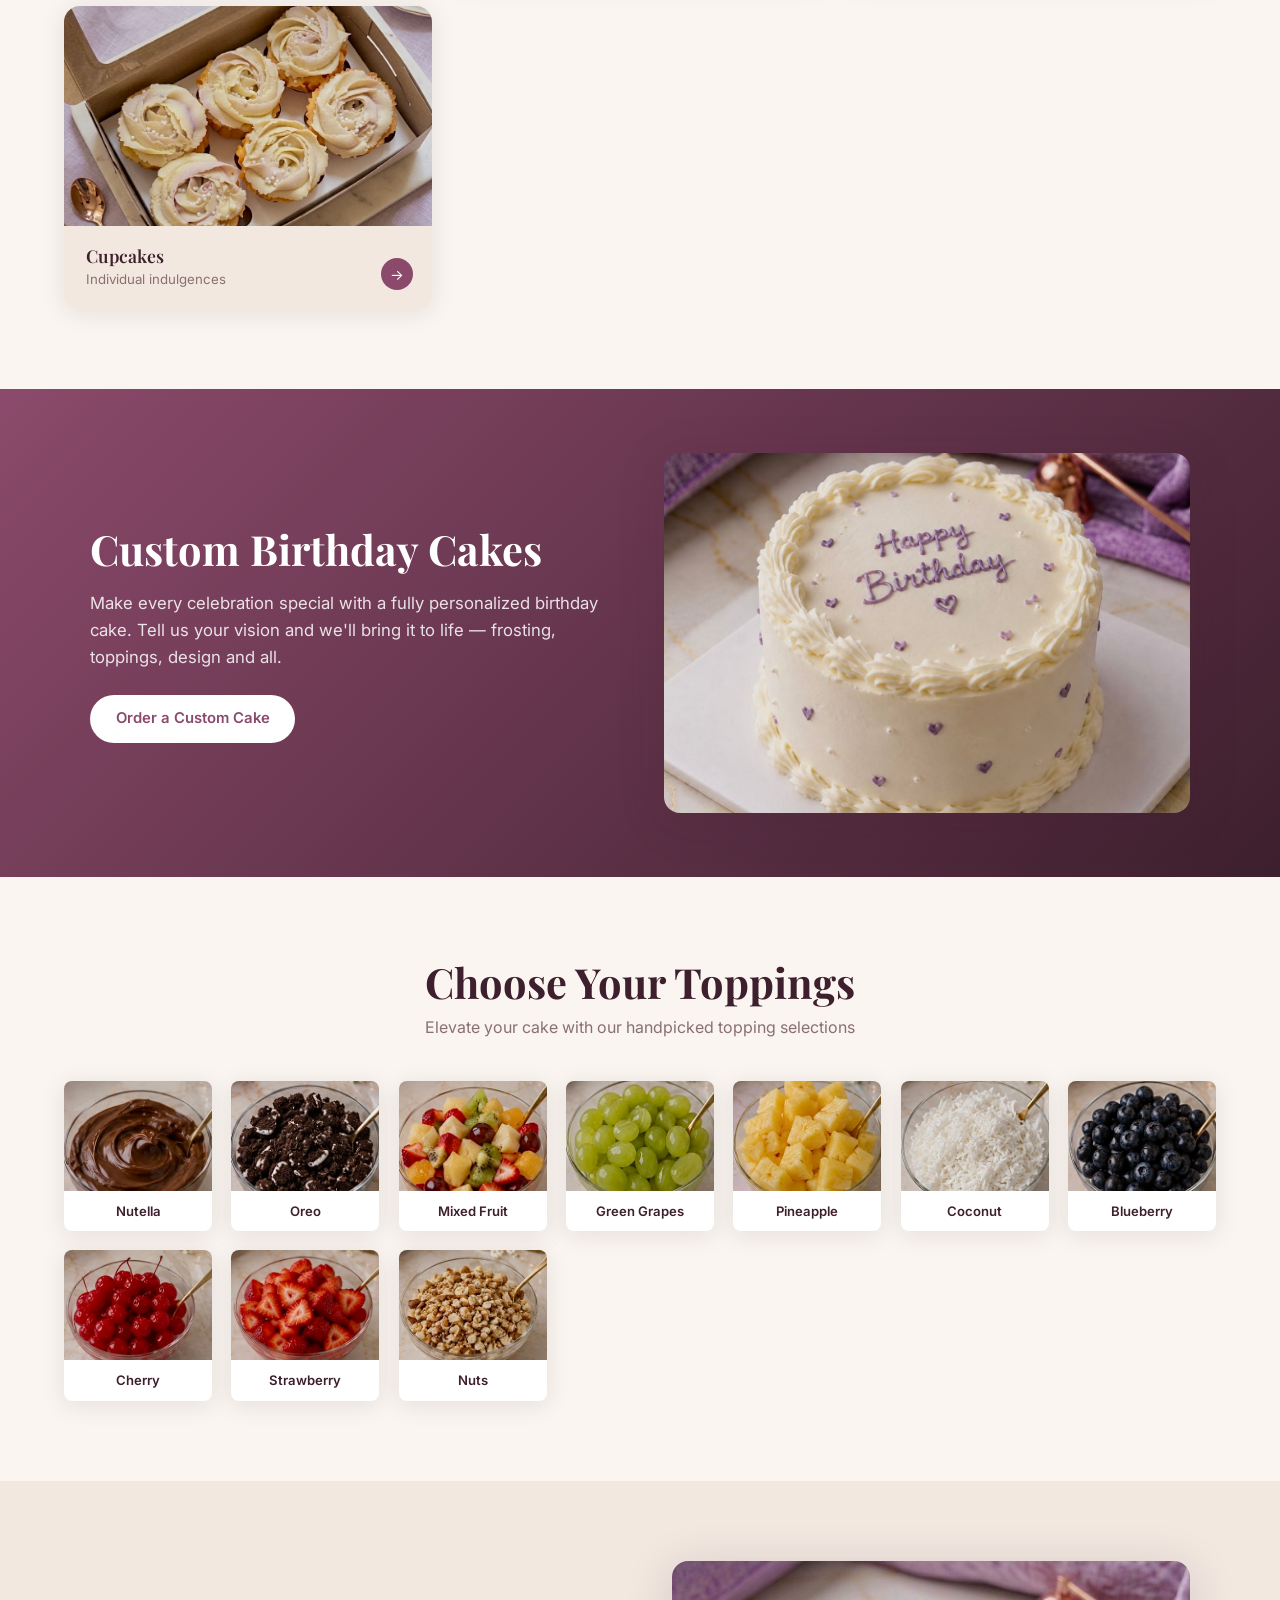
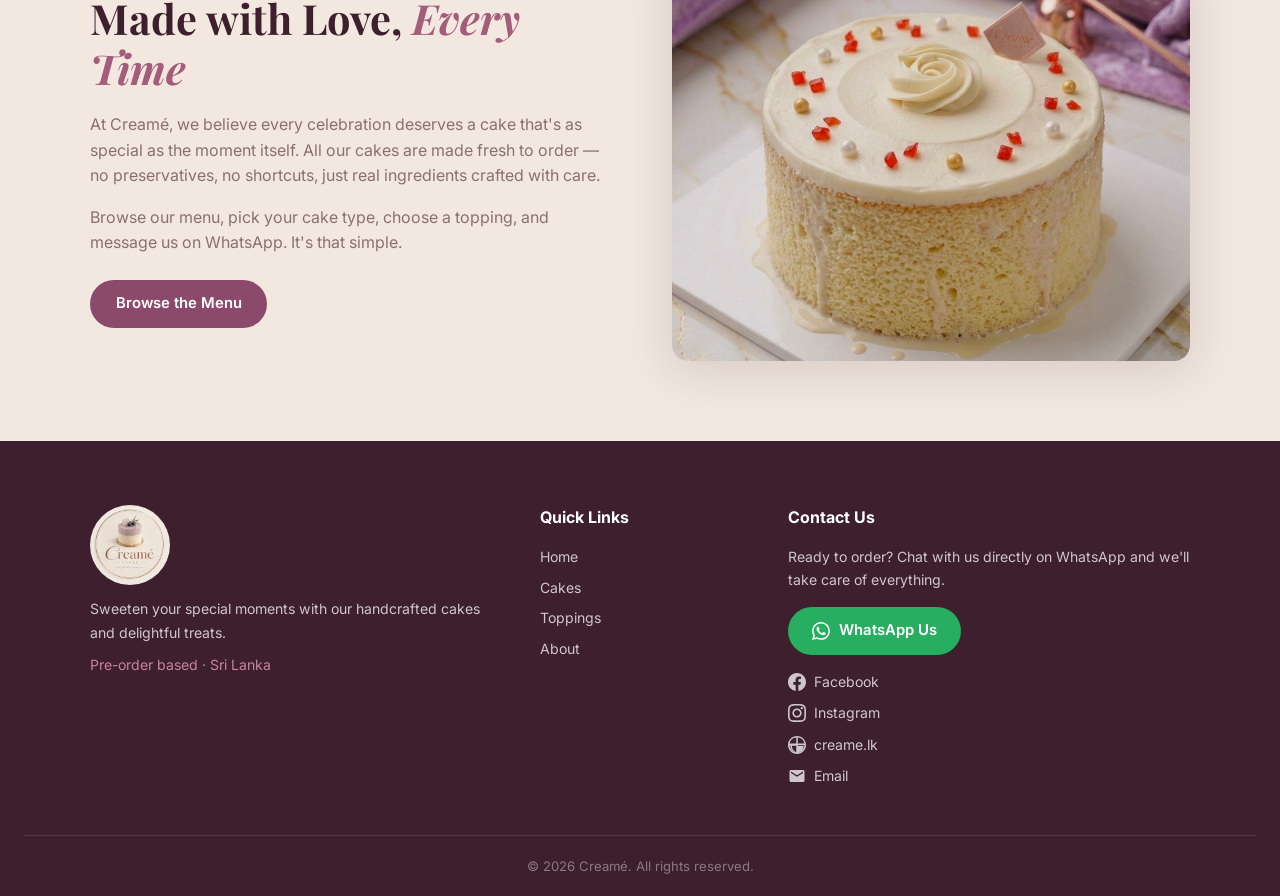
==== commit e3f9df69: "Remove Cake Slices from home categories and 500g from catalogue filters Co-Authored-By: Claude Sonne" ====
--- a/index.html
+++ b/index.html
@@ -119,14 +119,6 @@
           <span class="cat-arrow">→</span>
         </div>
       </a>
-      <a href="catalogue.html?size=slice" class="cat-card">
-        <img src="images/Cake slices/Cheesecake.jpg" alt="Cake Slices" />
-        <div class="cat-info">
-          <h3>Cake Slices</h3>
-          <p>Single-serve &amp; slabs</p>
-          <span class="cat-arrow">→</span>
-        </div>
-      </a>
     </div>
   </section>
 
--- a/css/style.css
+++ b/css/style.css
@@ -689,6 +689,16 @@
 .icing-label { display: block; font-size: .82rem; font-weight: 600; color: var(--choco); }
 .icing-price { display: block; font-size: .95rem; font-weight: 700; color: var(--rose); margin-top: .2rem; }
 
+/* Receiving method */
+.receiving-opts { display: flex; gap: .7rem; }
+.receiving-opt {
+  flex: 1; padding: .55rem 1rem; border: 2px solid var(--border);
+  border-radius: 8px; background: var(--white); font-size: .9rem;
+  font-weight: 600; color: var(--choco); cursor: pointer; transition: all .2s;
+}
+.receiving-opt:hover  { border-color: var(--rose-light); color: var(--rose); }
+.receiving-opt.active { background: var(--rose); border-color: var(--rose); color: var(--white); }
+
 /* Toppings multi-select */
 .modal-toppings {
   display: grid;
